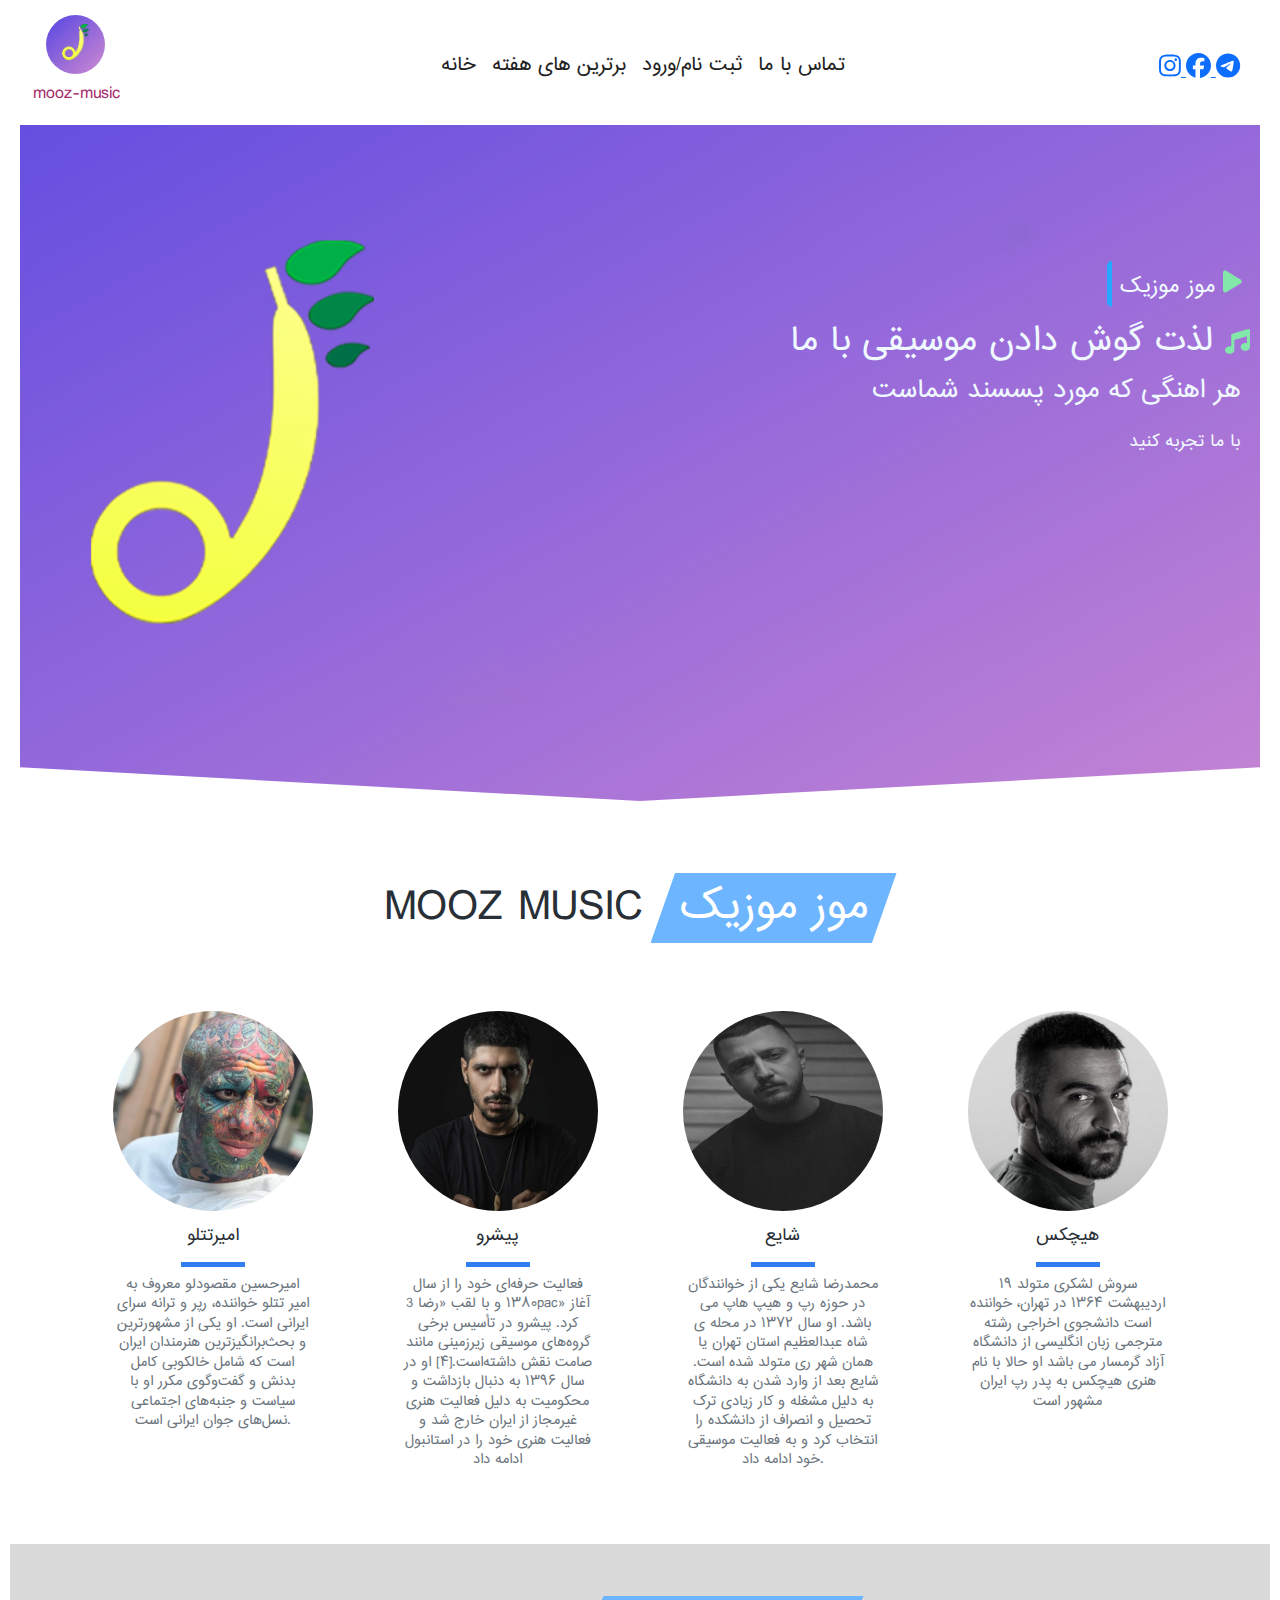
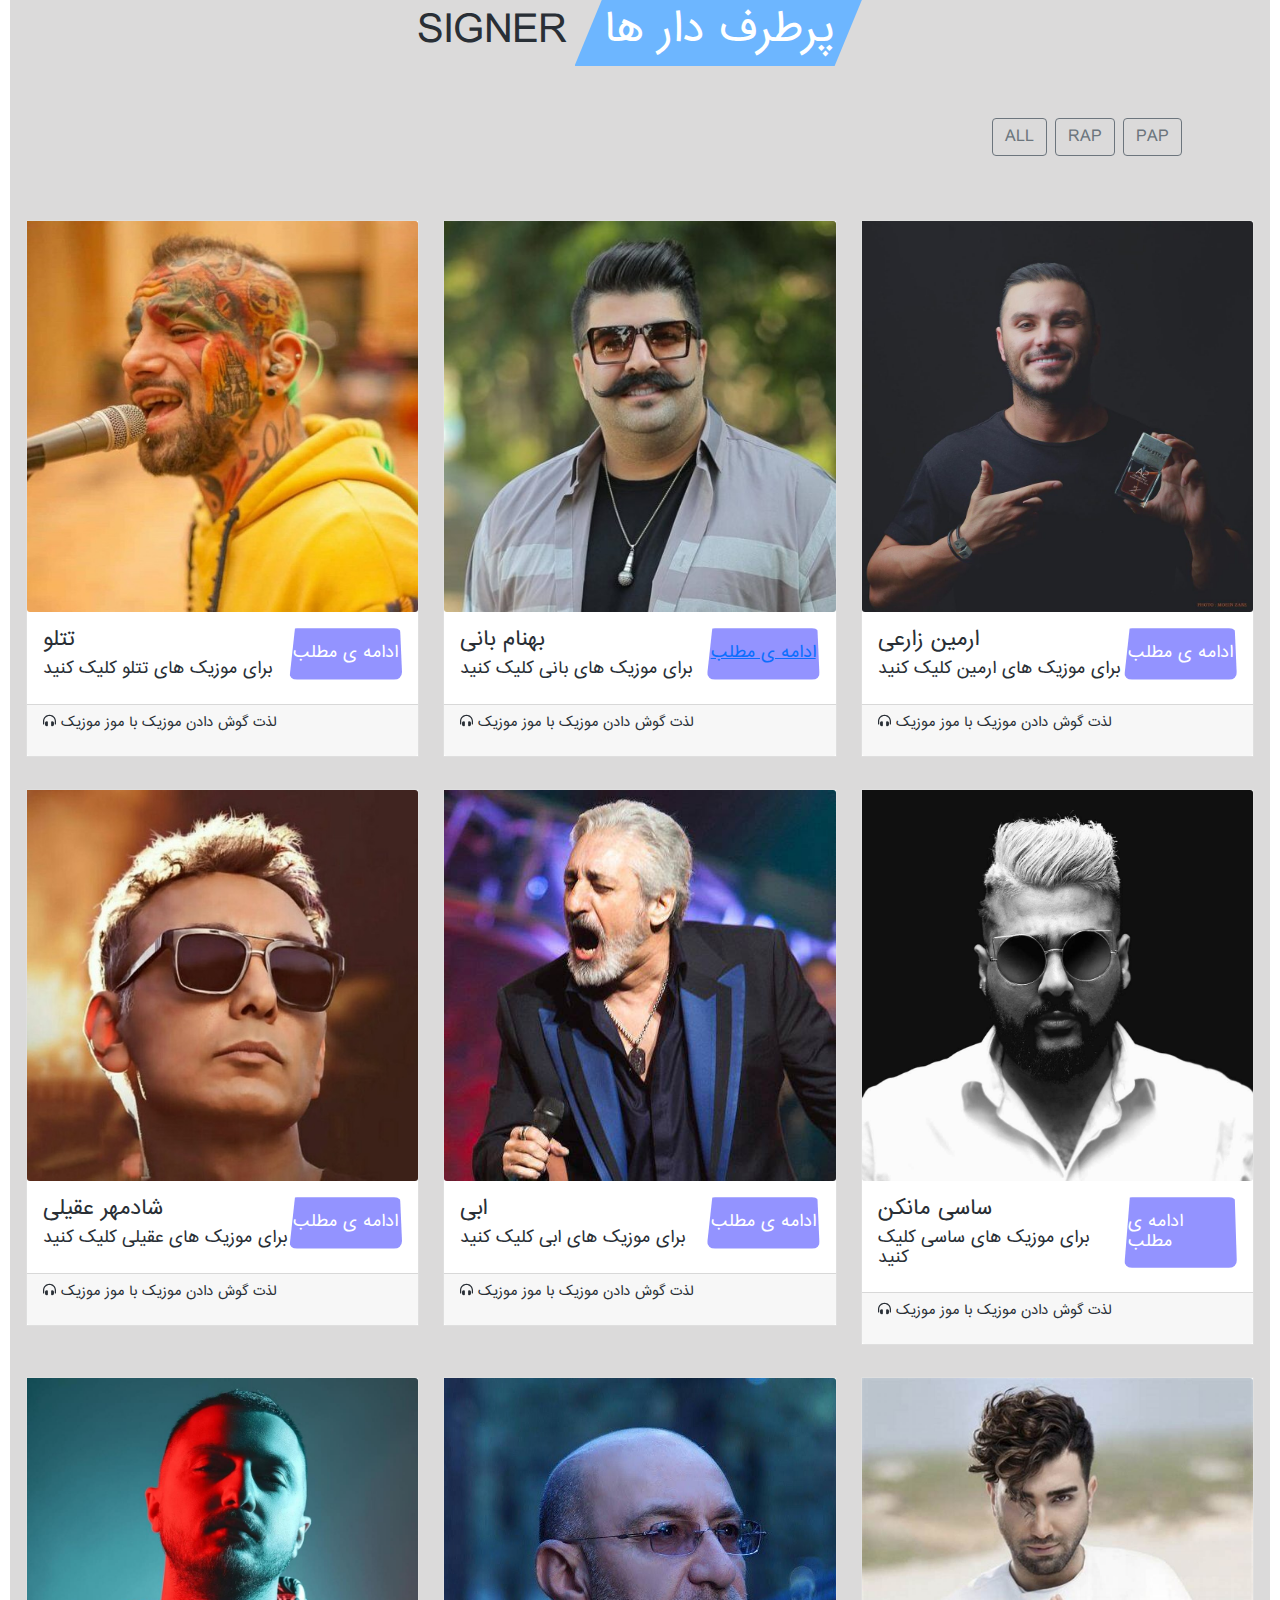
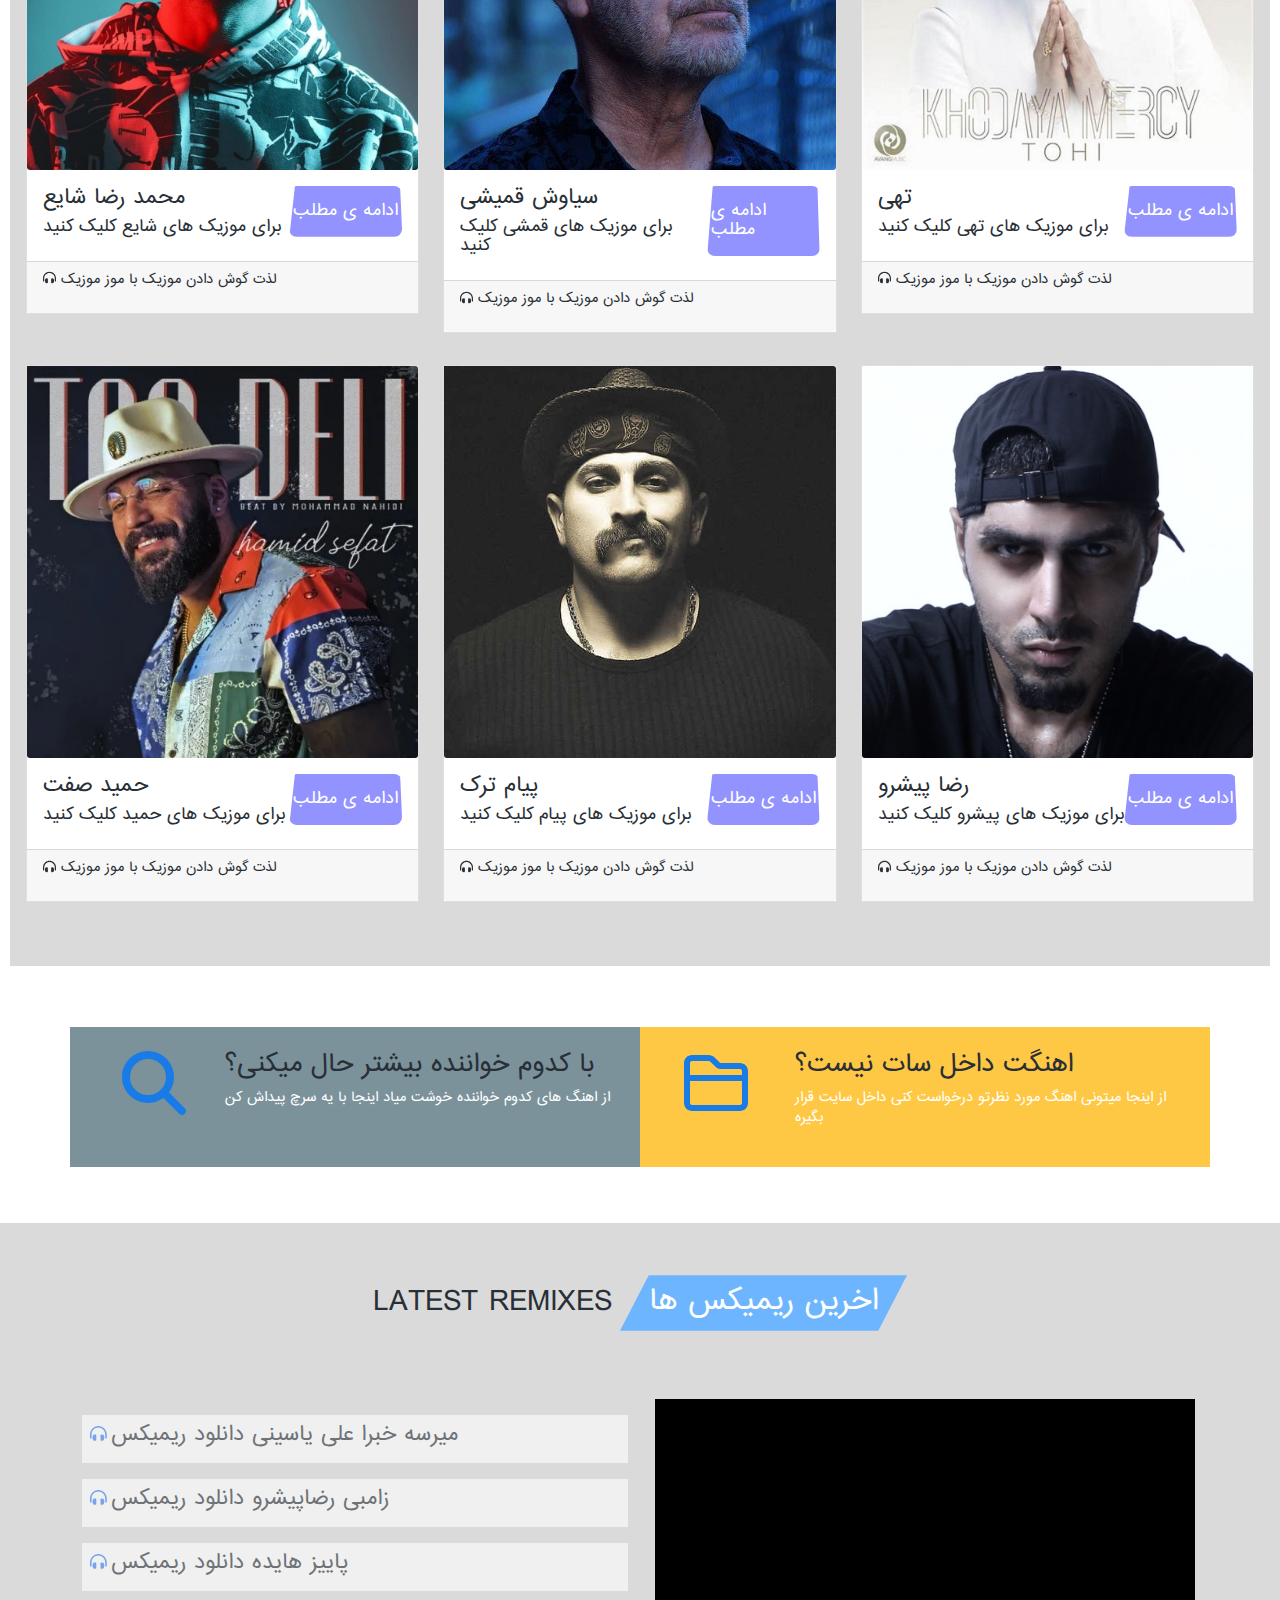
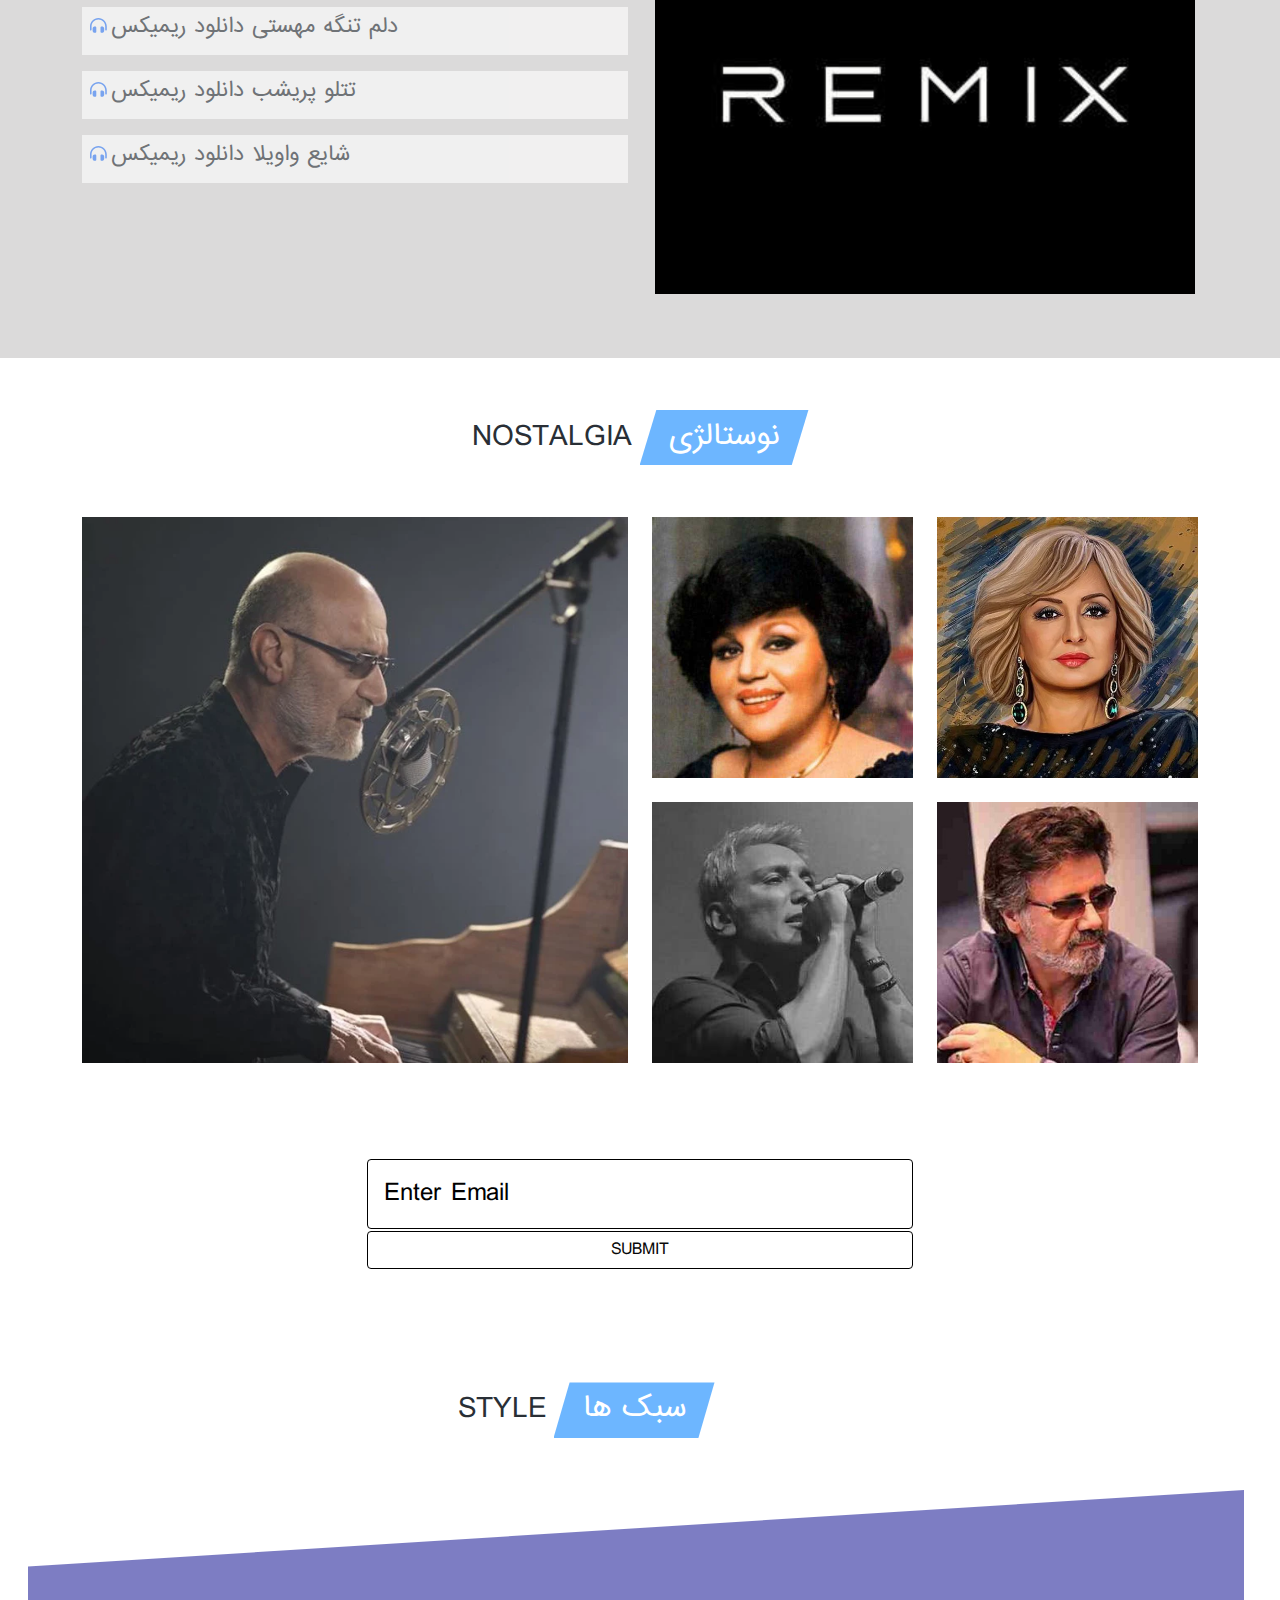
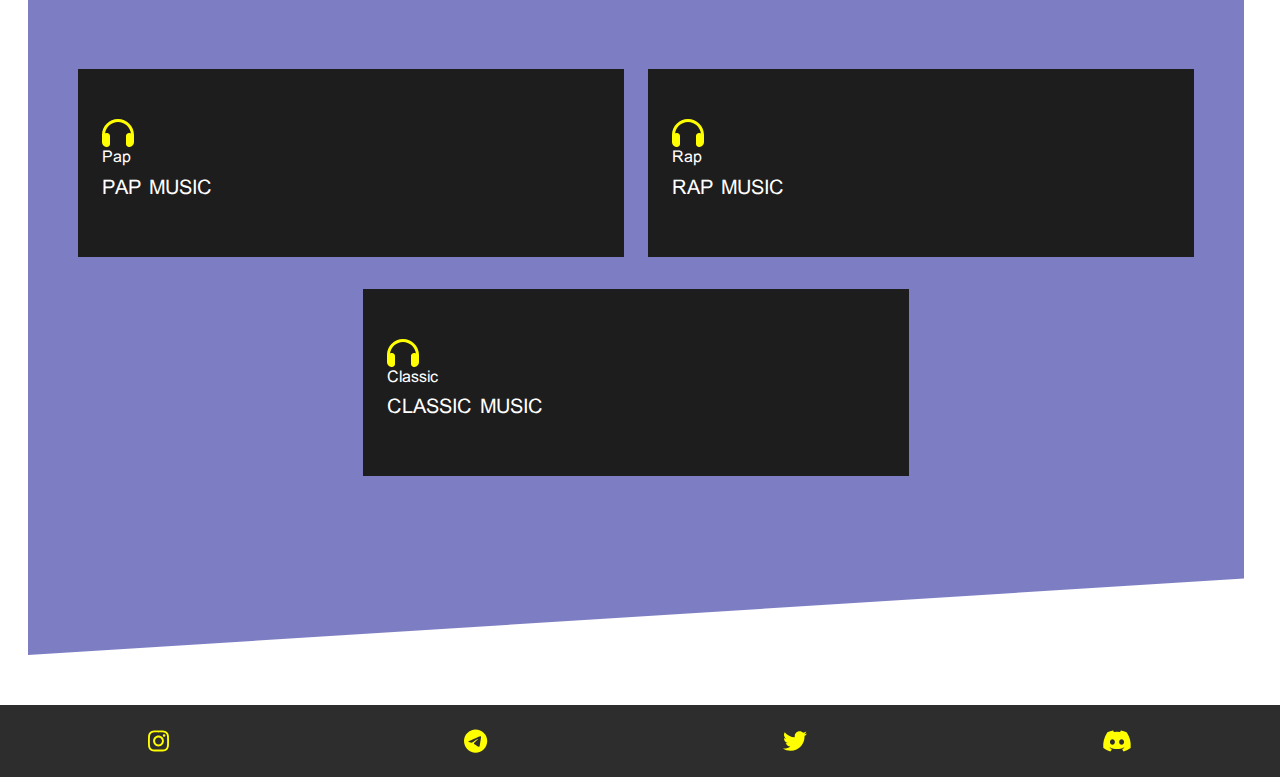
==== index.html @ 5b8a72fb "Initial commit" ====
<html lang="en">

<head>
    <meta charset="UTF-8">
    <meta name="viewport" content="width=device-width, initial-scale=1.0">
    <title>mooz-music</title>
    <link rel="stylesheet" href="icon/fontawesome-free-6.5.1-web/css/all.min.css">
    <link rel="stylesheet" href="css/bootstrap.css">
    <link rel="stylesheet" href="css/main.css">
    <link rel="stylesheet" href="sty.css">
    <script src="icon/fontawesome-free-6.5.1-web/js/all.min.js"></script>
</head>

<body>
    <!-- pre loader -->
    <div class="preloader d-flex justify-content-center align-content-center">
        <img src="img/preloader.gif - Shortcut.lnk" alt="pleass waiht" class="preload-gif">
    </div>
    <!-- end pre loader -->
    <!-- navbar -->
    <nav class="navbar navbar-expand-lg px-3" id="navBar">
        <a href="#" class="navbar-brand">
            <img src="img/logo.png" alt="logo" class="logo rounded-circle mt-4">
            <p class="ml-5 pt-2 pl-5 p-logo container text-logo">mooz-music</p>
        </a>
        <button class="navbar-toggler m-4 " type="button" data-toggle="collapse" data-target="#mynav">
            <span class="navbar-icon">
                <i class="fa fa-bars"></i>
            </span>
        </button>
        <div class="collapse navbar-collapse" id="mynav">
            <ul class="navbar-nav mx-auto  ">
                <li class="nav-item active  ">
                    <a href="#" class="nav-link text-menu">خانه</a>
                </li>
                <li class="nav-item">
                    <a href="week-page.html" class="nav-link text-menu">برترین های هفته</a>
                </li>
                <li class="nav-item">
                    <a href="log.html" class="nav-link text-menu">ثبت نام/ورود</a>
                </li>
                <li class="nav-item">
                    <a href="contact-us.html" class="nav-link text-menu">تماس با ما</a>
                </li>
            </ul>
        </div>
        <!-- icon soshial -->
        <div class="nav-icons d-none d-lg-block p-4">
            <a href="#" class="nav-item"> <i class="fa-brands fa-instagram " id="icon-navbar"></i> </a>
            <a href="#" class="nav-item"><i class="fa-brands fa-facebook " id="icon-navbar"></i> </a>
            <a href="#" class="nav-item"> <i class="fa-brands fa-telegram " id="icon-navbar"></i> </a>
        </div>
        <!-- end icon soshial -->
        </div>
    </nav>
    <!-- navbar end -->
    <!-- heaer section -->
    <header class="header " id="header">
        <div class="container-fluid ">
            <div class="row height-max align-items-center">
                <div class="col-md-9 ml-auto text-right pr-5 photo-header img-fluid">
                    <div class="text-title">
                        <h5 class="title-heading d-inline-block p-2 text-uppercase " id="text-header-border">
                            <a href="title-icon d-inline-block"><i class="fa-solid fa-play" id="icon-header"
                                    id="icon-header"></i></a>
                            موز موزیک
                        </h5>
                        <h2 class="text-uppercase py-2 title">
                            <a href="title-icon d-inline-block"><i class="fa-solid fa-music" id="icon-header"></i></a>
                            لذت گوش دادن موسیقی با ما
                        </h2>
                        <h4>هر اهنگی که مورد پسسند شماست</h3><br>
                            <h6>با ما تجربه کنید</h6>
                    </div>
                </div>

            </div>
        </div>
    </header>
    <!-- end heaer section -->
    <!-- skill section -->
    <section class="skilld py-5" id="skills">
        <div class="container">
            <div class="row mb-5">
                <div class="col d-flex flex-wrap text-uppercase justify-content-center">
                    <h1 class=" mx-1 pt-3">mooz music</h1>
                    <h1 class="font-weght-bold align-self-center m-1 section-title-specal ">موز موزیک</h1>
                </div>

            </div>
            <!-- single skill -->
            <div class="row">
                <div class="col-sm-6 col-lg-3 text-center my-3">
                    <a href="#" class=" p-2 ">
                        <img src="img/tatal-skill1.jpeg" alt="tataloo" class="skills-img">
                    </a>
                    <h6 class="text-uppercase my-3">امیرتتلو</h6>
                    <div class="skills-unterline"></div>
                    <p class="w-75 m-auto text-muted">امیرحسین مقصودلو معروف به امیر تتلو خواننده، رپر و ترانه سرای
                        ایرانی است. او یکی از مشهورترین و بحث‌برانگیزترین هنرمندان ایران است که شامل خالکوبی کامل بدنش و
                        گفت‌وگوی مکرر او با سیاست و جنبه‌های اجتماعی نسل‌های جوان ایرانی است.</p>
                </div>
                <div class="col-sm-6 col-lg-3 text-center my-3">
                    <a href="#" class=" p-2 rounded-circle">
                        <img src="img/pishro.jpg" alt="tataloo" class="skills-img">
                    </a>
                    <h6 class="text-uppercase my-3">پیشرو</h6>
                    <div class="skills-unterline"></div>
                    <p class="w-75 m-auto text-muted">فعالیت حرفه‌ای خود را از سال ۱۳۸۰ و با لقب «رضا 3pac» آغاز کرد.
                        پیشرو در تأسیس برخی گروه‌های موسیقی زیرزمینی مانند صامت نقش داشته‌است.[۴] او در سال ۱۳۹۶ به
                        دنبال بازداشت و محکومیت به دلیل فعالیت هنری غیرمجاز از ایران خارج شد و فعالیت هنری خود را در
                        استانبول ادامه داد</p>
                </div>
                <div class="col-sm-6 col-lg-3 text-center my-3">
                    <a href="#" class=" p-2 rounded-circle">
                        <img src="img/shaye.jpg" alt="tataloo" class="skills-img">
                    </a>
                    <h6 class="text-uppercase my-3">شایع</h6>
                    <div class="skills-unterline"></div>
                    <p class="w-75 m-auto text-muted">محمدرضا شایع یکی از خوانندگان در حوزه رپ و هیپ هاپ می باشد. او سال
                        ۱۳۷۲ در محله ی شاه عبدالعظیم استان تهران یا همان شهر ری متولد شده است. شایع بعد از وارد شدن به
                        دانشگاه به دلیل مشغله و کار زیادی ترک تحصیل و انصراف از دانشکده را انتخاب کرد و به فعالیت موسیقی
                        خود ادامه داد.</p>
                </div>
                <div class="col-sm-6 col-lg-3 text-center my-3">
                    <a href="#" class=" p-2 rounded-circle">
                        <img src="img/hichkas.jpg" alt="tataloo" class="skills-img">
                    </a>
                    <h6 class="text-uppercase my-3">هیچکس</h6>
                    <div class="skills-unterline"></div>
                    <p class="w-75 m-auto text-muted">سروش لشکری متولد ۱۹ اردیبهشت ۱۳۶۴ در تهران، خواننده است

                        دانشجوی اخراجی رشته مترجمی زبان انگلیسی از دانشگاه آزاد گرمسار می باشد او حالا با نام هنری هیچکس
                        به پدر رپ ایران مشهور است</p>
                </div>
            </div>
            <!-- end single skill -->
        </div>
    </section>
    <!-- end skill section -->
    <!-- invertori section -->
    <section class="invertory py-5 px-3" id="invertory">
        <div class="container">
            <div class="container">
                <div class="row mb-5">
                    <div class="col d-flex flex-wrap text-uppercase justify-content-center">
                        <h1 class=" mx-1 pt-3">signer</h1>
                        <h1 class="font-weght-bold align-self-center m-1 section-title-specal ">پرطرف دار ها</h1>
                    </div>
                </div>
                <div class="row mb-5">
                    <div class="col-10 mx-auto col-md-12 d-flex justify-content-end">
                        <button class="btn btn-outline-secondary mx-1 text-uppercase">all</button>
                        <button class="btn btn-outline-secondary mx-1 text-uppercase">rap</button>
                        <button class="btn btn-outline-secondary mx-1 text-uppercase">pap</button>
                    </div>
                </div>

            </div>
        </div>
        <div class="row ">
            <!-- single card -->
            <div class="col-10 mx-auto my-3 col-md-6 col-lg-4">
                <div class="card music-card">
                    <img src="img/tataloo-card.jpg" class="card-img-top card-img img-fluid" alt="">
                    <div class="card-body">
                        <div class="music-info d-flex justify-content-lg-between">
                            <div class="card-text text-uppercase ">
                                <h5 class="font-weight-bold"> تتلو</h5>
                                <h6> برای موزیک های تتلو کلیک کنید</h6>
                            </div>
                            <h6 class="card-value align-self-center py-3 px-1">
                                <span class="card-price">ادامه ی مطلب</span>
                            </h6>
                        </div>
                    </div>
                    <div class="card-footer text-capitalize d-flex justify-content-between">
                        <p><samp><i class="fa-solid fa-headphones-simple"></i></samp>
                            لذت گوش دادن موزیک با موز موزیک
                        </p>
                    </div>
                </div>
            </div>
            <!-- end single card -->
            <div class="col-10 mx-auto my-3 col-md-6 col-lg-4">
                <div class="card music-card">
                    <img src="img/behnam-card.jpg" class="card-img-top card-img img-fluid" alt="">
                    <div class="card-body">
                        <div class="music-info d-flex justify-content-lg-between">
                            <div class="card-text text-uppercase ">
                                <h5 class="font-weight-bold"> بهنام بانی</h5>
                                <h6> برای موزیک های بانی کلیک کنید</h6>
                            </div>
                            <h6 class="card-value align-self-center py-3 px-1">
                                <span class="card-price"> <a href="single-page.html">  ادامه ی مطلب</a></span>
                            </h6>
                        </div>
                    </div>
                    <div class="card-footer text-capitalize d-flex justify-content-between">
                        <p><samp><i class="fa-solid fa-headphones-simple"></i></samp>
                            لذت گوش دادن موزیک با موز موزیک
                        </p>
                    </div>
                </div>
            </div>
            <div class="col-10 mx-auto my-3 col-md-6 col-lg-4">
                <div class="card music-card">
                    <img src="img//armin-card.jpg" class="card-img-top card-img img-fluid" alt="">
                    <div class="card-body">
                        <div class="music-info d-flex justify-content-lg-between">
                            <div class="card-text text-uppercase ">
                                <h5 class="font-weight-bold"> ارمین زارعی</h5>
                                <h6> برای موزیک های ارمین کلیک کنید</h6>
                            </div>
                            <h6 class="card-value align-self-center py-3 px-1">
                                <span class="card-price"> ادامه ی مطلب</span>
                            </h6>
                        </div>
                    </div>
                    <div class="card-footer text-capitalize d-flex justify-content-between">
                        <p><samp><i class="fa-solid fa-headphones-simple"></i></samp>
                            لذت گوش دادن موزیک با موز موزیک
                        </p>
                    </div>
                </div>
            </div>
            <div class="col-10 mx-auto my-3 col-md-6 col-lg-4">
                <div class="card music-card">
                    <img src="img/agili-card.jpg" class="card-img-top card-img img-fluid" alt="">
                    <div class="card-body">
                        <div class="music-info d-flex justify-content-lg-between">
                            <div class="card-text text-uppercase ">
                                <h5 class="font-weight-bold">شادمهر عقیلی</h5>
                                <h6> برای موزیک های عقیلی کلیک کنید</h6>
                            </div>
                            <h6 class="card-value align-self-center py-3 px-1">
                                <span class="card-price"> ادامه ی مطلب</span>
                            </h6>
                        </div>
                    </div>
                    <div class="card-footer text-capitalize d-flex justify-content-between">
                        <p><samp><i class="fa-solid fa-headphones-simple"></i></samp>
                            لذت گوش دادن موزیک با موز موزیک
                        </p>
                    </div>
                </div>
            </div>
            <div class="col-10 mx-auto my-3 col-md-6 col-lg-4">
                <div class="card music-card">
                    <img src="img/ebi-card.jfif" class="card-img-top card-img img-fluid" alt="">
                    <div class="card-body">
                        <div class="music-info d-flex justify-content-lg-between">
                            <div class="card-text text-uppercase ">
                                <h5 class="font-weight-bold"> ابی</h5>
                                <h6> برای موزیک های ابی کلیک کنید</h6>
                            </div>
                            <h6 class="card-value align-self-center py-3 px-1">
                                <span class="card-price"> ادامه ی مطلب</span>
                            </h6>
                        </div>
                    </div>
                    <div class="card-footer text-capitalize d-flex justify-content-between">
                        <p><samp><i class="fa-solid fa-headphones-simple"></i></samp>
                            لذت گوش دادن موزیک با موز موزیک
                        </p>
                    </div>
                </div>
            </div>
            <div class="col-10 mx-auto my-3 col-md-6 col-lg-4">
                <div class="card music-card">
                    <img src="img/sasy-card.jpg" class="card-img-top card-img img-fluid" alt="">
                    <div class="card-body">
                        <div class="music-info d-flex justify-content-lg-between">
                            <div class="card-text text-uppercase ">
                                <h5 class="font-weight-bold"> ساسی مانکن</h5>
                                <h6> برای موزیک های ساسی کلیک کنید</h6>
                            </div>
                            <h6 class="card-value align-self-center py-3 px-1">
                                <span class="card-price"> ادامه ی مطلب</span>
                            </h6>
                        </div>
                    </div>
                    <div class="card-footer text-capitalize d-flex justify-content-between">
                        <p><samp><i class="fa-solid fa-headphones-simple"></i></samp>
                            لذت گوش دادن موزیک با موز موزیک
                        </p>
                    </div>
                </div>
            </div>
            <div class="col-10 mx-auto my-3 col-md-6 col-lg-4">
                <div class="card music-card">
                    <img src="img/shaye-card.jpg" class="card-img-top card-img img-fluid" alt="">
                    <div class="card-body">
                        <div class="music-info d-flex justify-content-lg-between">
                            <div class="card-text text-uppercase ">
                                <h5 class="font-weight-bold"> محمد رضا شایع</h5>
                                <h6> برای موزیک های شایع کلیک کنید</h6>
                            </div>
                            <h6 class="card-value align-self-center py-3 px-1">
                                <span class="card-price"> ادامه ی مطلب</span>
                            </h6>
                        </div>
                    </div>
                    <div class="card-footer text-capitalize d-flex justify-content-between">
                        <p><samp><i class="fa-solid fa-headphones-simple"></i></samp>
                            لذت گوش دادن موزیک با موز موزیک
                        </p>
                    </div>
                </div>
            </div>
            <div class="col-10 mx-auto my-3 col-md-6 col-lg-4">
                <div class="card music-card">
                    <img src="img/siyavash-card.jpg" class="card-img-top card-img img-fluid" alt="">
                    <div class="card-body">
                        <div class="music-info d-flex justify-content-lg-between">
                            <div class="card-text text-uppercase ">
                                <h5 class="font-weight-bold"> سیاوش قمیشی</h5>
                                <h6> برای موزیک های قمشی کلیک کنید</h6>
                            </div>
                            <h6 class="card-value align-self-center py-3 px-1">
                                <span class="card-price"> ادامه ی مطلب</span>
                            </h6>
                        </div>
                    </div>
                    <div class="card-footer text-capitalize d-flex justify-content-between">
                        <p><samp><i class="fa-solid fa-headphones-simple"></i></samp>
                            لذت گوش دادن موزیک با موز موزیک
                        </p>
                    </div>
                </div>
            </div>
            <div class="col-10 mx-auto my-3 col-md-6 col-lg-4">
                <div class="card music-card">
                    <img src="img/tohi-card.jfif" class="card-img-top card-img img-fluid" alt="">
                    <div class="card-body">
                        <div class="music-info d-flex justify-content-lg-between">
                            <div class="card-text text-uppercase ">
                                <h5 class="font-weight-bold"> تهی</h5>
                                <h6> برای موزیک های تهی کلیک کنید</h6>
                            </div>
                            <h6 class="card-value align-self-center py-3 px-1">
                                <span class="card-price"> ادامه ی مطلب</span>
                            </h6>
                        </div>
                    </div>
                    <div class="card-footer text-capitalize d-flex justify-content-between">
                        <p><samp><i class="fa-solid fa-headphones-simple"></i></samp>
                            لذت گوش دادن موزیک با موز موزیک
                        </p>
                    </div>
                </div>
            </div>
            <div class="col-10 mx-auto my-3 col-md-6 col-lg-4">
                <div class="card music-card">
                    <img src="img/hamid-card.webp" class="card-img-top card-img img-fluid" alt="">
                    <div class="card-body">
                        <div class="music-info d-flex justify-content-lg-between">
                            <div class="card-text text-uppercase ">
                                <h5 class="font-weight-bold">حمید صفت </h5>
                                <h6> برای موزیک های حمید کلیک کنید</h6>
                            </div>
                            <h6 class="card-value align-self-center py-3 px-1">
                                <span class="card-price"> ادامه ی مطلب</span>
                            </h6>
                        </div>
                    </div>
                    <div class="card-footer text-capitalize d-flex justify-content-between">
                        <p><samp><i class="fa-solid fa-headphones-simple"></i></samp>
                            لذت گوش دادن موزیک با موز موزیک
                        </p>
                    </div>
                </div>
            </div>
            <div class="col-10 mx-auto my-3 col-md-6 col-lg-4">
                <div class="card music-card">
                    <img src="img/payam-card.jpg" class="card-img-top card-img img-fluid" alt="">
                    <div class="card-body">
                        <div class="music-info d-flex justify-content-lg-between">
                            <div class="card-text text-uppercase ">
                                <h5 class="font-weight-bold"> پیام ترک</h5>
                                <h6> برای موزیک های پیام کلیک کنید</h6>
                            </div>
                            <h6 class="card-value align-self-center py-3 px-1">
                                <span class="card-price"> ادامه ی مطلب</span>
                            </h6>
                        </div>
                    </div>
                    <div class="card-footer text-capitalize d-flex justify-content-between">
                        <p><samp><i class="fa-solid fa-headphones-simple"></i></samp>
                            لذت گوش دادن موزیک با موز موزیک
                        </p>
                    </div>
                </div>
            </div>
            <div class="col-10 mx-auto my-3 col-md-6 col-lg-4">
                <div class="card music-card">
                    <img src="img/pishro-card.jpg" class="card-img-top card-img img-fluid" alt="">
                    <div class="card-body">
                        <div class="music-info d-flex justify-content-lg-between">
                            <div class="card-text text-uppercase ">
                                <h5 class="font-weight-bold "> رضا پیشرو</h5>
                                <h6> برای موزیک های پیشرو کلیک کنید</h6>
                            </div>
                            <h6 class="card-value align-self-center py-3 px-1">
                                <span class="card-price"> ادامه ی مطلب</span>
                            </h6>
                        </div>
                    </div>
                    <div class="card-footer text-capitalize d-flex justify-content-between">
                        <p><samp><i class="fa-solid fa-headphones-simple"></i></samp>
                            لذت گوش دادن موزیک با موز موزیک
                        </p>
                    </div>
                </div>
            </div>
        </div>
    </section>
    <!-- end invertori section -->
    <!-- question section -->
    <div class="section question py-5 " id="question">
        <div class="container">
            <div class="row ">
                <!-- first question -->
                <div class="col-10 mx-auto my-2 col-md-6 d-flex justify-content-between question-first p-4 ">
                    <a href="#" class="question-icon mr-2"><i class="fas fa-search fa-fw"></i></a>
                    <div class="question-text w-75">
                        <h4 class="question-title text-capitalize ">با کدوم خواننده بیشتر حال میکنی؟</h4>
                        <p class="question-info">از اهنگ های کدوم خواننده خوشت میاد اینجا با یه سرچ پیداش کن</p>
                    </div>
                </div>
                <!-- end first question -->
                <div class="col-10 mx-auto my-2 col-md-6 d-flex justify-content-between question-secend p-4 ">
                    <a href="#" class="question-icon mr-1"><i class="fa-regular fa-folder-closed"></i></a>
                    <div class="question-text w-75">
                        <h4 class="question-title text-capitalize ">اهنگت داخل سات نیست؟</h4>
                        <p class="question-info">از اینجا میتونی اهنگ مورد نظرتو درخواست کنی داخل سایت قرار بگیره</p>
                    </div>
                </div>
            </div>
        </div>
    </div>
    <!-- end question section -->
    <!-- featured -->
    <section class="featured py-5" id="featured">
        <div class="container">
            <!-- section title -->
            <div class="row mb-5">
                <div class="col d-flex flex-wrap text-uppercase justify-content-center">
                    <h3 class=" mx-1 pt-3">latest remixes</h3>
                    <h3 class="font-weght-bold align-self-center m-1 section-title-specal ">اخرین ریمیکس ها</h3>
                </div>
            </div>
            <!-- end section title -->

            <!-- featured info -->
            <div class="row">
                <div class="col-10 mx-auto col-lg-6 featured-info my-3">
                    <!-- single item -->
                    <div class="featured-item my-3 d-flex p-2 text-capitalize align-items-baseline flex-wrap">
                        <span class="featured-icon mr-2"><i class="fa-solid fa-headphones-simple"></i></span>
                        <h5 class="mx-1">دانلود ریمیکس</h5>
                        <h5 class="mx-1">میرسه خبرا علی یاسینی</h5>
                    </div>
                    <!-- end single item -->
                    <div class="featured-item my-3 d-flex p-2 text-capitalize align-items-baseline flex-wrap">
                        <span class="featured-icon mr-2"><i class="fa-solid fa-headphones-simple"></i></span>
                        <h5 class="mx-1">دانلود ریمیکس</h5>
                        <h5 class="mx-1">زامبی رضاپیشرو</h5>
                    </div>
                    <div class="featured-item my-3 d-flex p-2 text-capitalize align-items-baseline flex-wrap">
                        <span class="featured-icon mr-2"><i class="fa-solid fa-headphones-simple"></i></span>
                        <h5 class="mx-1">دانلود ریمیکس</h5>
                        <h5 class="mx-1">پاییز هایده</h5>
                    </div>
                    <div class="featured-item my-3 d-flex p-2 text-capitalize align-items-baseline flex-wrap">
                        <span class="featured-icon mr-2"><i class="fa-solid fa-headphones-simple"></i></span>
                        <h5 class="mx-1">دانلود ریمیکس</h5>
                        <h5 class="mx-1">دلم تنگه مهستی</h5>
                    </div>
                    <div class="featured-item my-3 d-flex p-2 text-capitalize align-items-baseline flex-wrap">
                        <span class="featured-icon mr-2"><i class="fa-solid fa-headphones-simple"></i></span>
                        <h5 class="mx-1">دانلود ریمیکس</h5>
                        <h5 class="mx-1">تتلو پریشب</h5>
                    </div>
                    <div class="featured-item my-3 d-flex p-2 text-capitalize align-items-baseline flex-wrap">
                        <span class="featured-icon mr-2"><i class="fa-solid fa-headphones-simple"></i></span>
                        <h5 class="mx-1">دانلود ریمیکس</h5>
                        <h5 class="mx-1">شایع واویلا</h5>
                    </div>
                </div>
                <!-- end featured info -->
                <!-- featured img -->
                <div class="col-10 mx-auto col-lg-6 featured-img my-3 align-self-center">
                    <div class="img-container mx-auto">
                        <img src="img/remix-photo.jpg" alt="#" class="img-fluid featured-photo  m-auto">
                        <a href="" class="featured-link"><i class="fas fa-search"></i></a>
                    </div>
                </div>
                <!-- end featured img -->
            </div>
        </div>
    </section>
    <!-- end featured -->
    <!-- gallery section -->
    <section class="gallery py-5" id="gallery">
        <div class="container">
            <!-- section title -->
            <div class="row mb-5">
                <div class="col d-flex flex-wrap text-uppercase justify-content-center">
                    <h3 class=" mx-1 pt-3">nostalgia</h3>
                    <h3 class="font-weght-bold align-self-center m-1 section-title-specal ">نوستالژی</h3>
                </div>
            </div>
            <!-- end section title -->
            <div class="row ">
                <div class="col-sm-6">
                    <div class="gollery-item">
                        <img src="img/gomeyshi-nosta.webp" alt="" class="img-fluid gollory-img">
                    </div>
                </div>
                <div class="col-sm-6 d-flex flex-column justify-content-between">
                    <div class="row">
                        <div class="col-sm-6">
                            <div class="gollery-item">
                                <img src="img/hayede-nosta.jpg" alt="" class="img-fluid gollory-img">
                            </div>
                        </div>
                        <div class="col-sm-6">
                            <div class="gollery-item">
                                <img src="img/gogosh-nosta.webp" alt="" class="img-fluid gollory-img">
                            </div>
                        </div>
                    </div>
                    <div class="row">
                        <div class="col-sm-6">
                            <div class="gollery-item">
                                <img src="img/shadmehr-nosta.jpg" alt="" class="img-fluid gollory-img">
                            </div>
                        </div>
                        <div class="col-sm-6">
                            <div class="gollery-item">
                                <img src="img/moin-nosta.jpg" alt="" class="img-fluid gollory-img">
                            </div>
                        </div>
                    </div>
                </div>
            </div>
    </section>
    <!-- end gallery section -->
    <!-- contact section -->
    <section class=" contact py-5" id="contact">
        <div class="container">
            <div class="row">
                <div class="col-8 mx-auto col-md-6">
                    <form>
                        <div class="form-group ">
                            <input type="email" class="form-control contact-input p-3 " placeholder="Enter email">
                            <button class="col-12 btn btn-outline-secondary contact-btn btn-block ">submit</button>
                        </div>
                    </form>
                </div>
            </div>
        </div>
    </section>
    <!-- end contact section -->
    <!-- video section -->
    <div class="container m-3">
        <!-- section title -->
        <div class="row my-5">
            <div class="col d-flex flex-wrap text-uppercase justify-content-center">
                <h3 class=" mx-1 pt-3">style</h3>
                <h3 class="font-weght-bold align-self-center m-1 section-title-specal ">سبک ها</h3>
            </div>
        </div>
        <!-- end section title -->
        <section class="video-section py-5 d-flex align-items-center">
            <!-- video container -->
            <div class="video-container">
                <video class="video-item" autoplay loop muted>
                    <source src="video/video.mp4" type="video/mp4">
                    yor browser does not suport video
                </video>
            </div>
            <!-- end video container -->
            <!-- video overly -->
            <div class="video-overly"></div>
            <!-- end video overly -->
            <!-- servise content -->
            <div class="container py-5">
                <div class="row my-3">
                    <!-- col -->
                    <div class="col-8 mx-auto col-lg-6 col-md-4 my-3">
                        <div class="servise py-5 pl-4 p-4">
                            <span class="servise-icon"><i class="fa-solid fa-headphones"></i></span>
                            <h6 class="text-capitalize ">pap</h6>
                            <h5 class="text-uppercase">pap music</h5>
                        </div>
                    </div>
                    <!-- end col -->
                    <div class="col-8 mx-auto col-lg-6 col-md-4 my-3">
                        <div class="servise py-5 pl-4 p-4">
                            <span class="servise-icon"><i class="fa-solid fa-headphones"></i></span>
                            <h6 class="text-capitalize ">rap</h6>
                            <h5 class="text-uppercase">rap music</h5>
                        </div>
                    </div>
                    <div class="col-8 mx-auto col-lg-6 col-md-4 my-3">
                        <div class="servise py-5 pl-4 p-4">
                            <span class="servise-icon"><i class="fa-solid fa-headphones"></i></span>
                            <h6 class="text-capitalize ">classic</h6>
                            <h5 class="text-uppercase">classic music</h5>
                        </div>
                    </div>
                </div>
            </div>
            <!-- end servise content -->
        </section>
    </div>
    <!-- end video section -->
     <!-- footer -->  
        <footer class="footer py-4 ">
            <div class="foter-icon d-flex justify-content-around">
                <a href="" class="foter-icons"><i class="fa-brands fa-instagram"></i></a>
                <a href="" class="foter-icons"><i class="fa-brands fa-telegram"></i></a>
                <a href="" class="foter-icons"><i class="fa-brands fa-twitter"></i></a>
                <a href="" class="foter-icons"><i class="fa-brands fa-discord"></i></a>
            </div>
        </footer>
     <!-- end footer -->

</body>
<script src="script.js"></script>
<script src="js/jquery-3.7.1.min.js"></script>
<script src="js/bootstrap.bundle.min.js"></script>
<script src="js/script.js"></script>

</html>
---- css/main.css ----
@import url('https://fonts.googleapis.com/css?family=Roboto:400,700');

:root{
  --mainBlue:#40ACF1;
  --transparentBlue:rgba(64, 172, 241,0.7);
  --mainWhite:#FFFFFF;
  --mainBlack:#292F36;
  --mainGrey:rgb(216, 214, 214);
  --mainYellow:#e3b505;
}


body{
  font-family: 'Roboto', sans-serif;
  color: var(--mainBlack);
  background: var(--mainWhite);
}
/* REM values to target root element 1REM = 16px */
---- sty.css ----
@font-face {
    font-family: 'iransans';
    src: url(font/IRANSans.eot) format('eot');
    src: url(font/IRANSans.woff) format('woff');
}

/* pre loader */
.preloader {
    position: fixed;
    top: 0;
    bottom: 0;
    left: 0;
    right: 0;
    background: white;
    z-index: 999;
}

.hidepreloader {
    display: none !important;
}

/* end pre loader */

/* navbar */
body {
    font-family: 'iransans';
    padding: 0%;
    margin: 0%;
    font-size: small;
}

nav {
    background-color: rgb(255, 255, 255);
}

.logo {
    width: 59px;
    height: 59px;
    margin-left: 30px;
    margin-top: 2px !important;
}

.text-logo {
    margin-left: 5px;
}

.p-logo {
    font-size: 16px;
    margin-right: 3px;
}

#icon-navbar {
    text-decoration: none !important;
    height: 25px;
}

.nav-link {
    font-size: 21px;
    text-transform: capitalize;
    color: rgb(35, 34, 34);
}

.nav-link:hover {
    color: rgb(163, 163, 240);
}

.p-logo {
    color: rgb(166, 45, 108);
}

.text-menu {
    margin-top: -4px;
    font-size: 18px !important;
}



.navbar-icon {
    font-size: 1.5rem;
    color: rgb(26, 25, 26);
    text-decoration: none !important;
    transition-property: color;
    text-rendering: 2s;
    transition-timing-function: linear;
}

/* navbar end */
/* header */
header {
    clip-path: polygon(0 0, 100% 0, 100% 95%, 50% 100%, 0 95%);
    color: aliceblue;
    margin: 20px;
    margin-top: -10px !important;
    direction: rtl;
    background-color: rgb(255, 255, 255);
    overflow: hidden;
}

#icon-header {
    color: rgb(131, 231, 169);
    height: 25px;
    margin-right: -10px;
}

.photo-header {
    width: 100%;
    min-height: calc(84vh - 80px);
    background-image: url(img/logo236\ copy.png);
    background-position: center;
    background-size: cover;
    background-attachment: fixed;
    background-repeat: no-repeat;
}

.text-title {
    padding-top: 8rem;
    margin: 8px;
}

#text-header-border {
    border-left: 5px solid rgb(37, 168, 255);
    box-shadow: 2px;
    border-radius: 5px;
}

.height-max {
    animation-name: zoom;
    animation-duration: 20s;
    animation-delay: 5s;
    animation-iteration-count: infinite;
}

@keyframes zoom {
    0% {
        transform: scale(1);
    }

    50% {
        transform: scale(1.1) translateX(-5%)
    }

    100% {
        transform: scale(1)
    }
}

/* end header */
/* skill section */
.section-title-specal {
    background-color: rgb(109, 182, 255);
    color: rgb(255, 255, 255);
    padding: 11px 29px;
    clip-path: polygon(10% 0, 100% 0, 90% 100%, 0 100%);
}
/* single skill */
.skills-img {
    border-radius: 50%;
    width: 200px;
    height: 200px;
}

.skills-unterline {
    width: 4rem;
    height: 0.3rem;
    background-color: rgb(48, 126, 242);
    margin: auto;
    margin-bottom: 8px;
}

/* end single skill */
/* end skill section */

/*  invertori section */
.invertory {
    background-color: rgb(219, 218, 218);
    margin: 10px;
    margin-bottom: 5px;
}

.music-card {
    border-radius: 1px;
}

.card-img {
    border-top-left-radius: 0px;
}

.card-value {
    background-color: rgb(147, 147, 255);
    color: rgb(255, 255, 255);
    clip-path: polygon(5% 0, 98% 0, 100% 100%, 0 100%);
    transition: 0.3s;
    border-radius: 8px;
}

.card-value:hover {
    background-color: rgba(115, 164, 255, 0.774);
    clip-path: polygon(0% 0, 100% 0, 100% 100%, 0 100%);
}

/* end invertori section */
/* qustion section */
.question {
    background: url('img/tatal-consert.jpg') center/cover fixed no-repeat;
}

.question-first {
    background-color: rgba(79, 109, 122, 0.75);
}

.question-secend {
    background-color: rgba(277, 181, 5, 0.75);
}

.question-icon {
    font-size: 4rem;
    color: rgb(25, 124, 230);
    transition: all 0.5s ease-in-out;
    margin-left: 20px;
}

.question-icon:hover {
    transform: translateY(-10%);
    color: rgb(25, 124, 230);
}

.question-info {
    color: rgb(255, 255, 255);
}

/* end qustion section */
/*  featured */
.featured-item {
    background-color: rgb(255, 255, 255);
    border-radius: 0.5;
    opacity: 0.6;
    transition: all 1s ease-in-out;
}

.featured-item:hover {
    opacity: 1;
    transform: scale(1.05);
}

.featured {
    background-color: rgb(219, 218, 218);
}

.featured-photo {
    height: 60vh;
}

.featured-icon {
    font-size: 1.05rem;
    color: rgb(55, 128, 253);
    cursor: pointer;
    transition: 0.5s all ease-in-out;
}

.featured-icon:hover {
    color: rgb(255, 78, 225);
}

.img-container {
    background: rgba(0, 113, 243, 0.952);
    position: relative;
    overflow: hidden;
    width: 60vh;
    height: 55vh;
}

.featured-photo {
    transition: all 1s ease-in-out;
}

.img-container:hover .featured-photo {
    transform: scale(1.3);
    opacity: 0.5;
}

.featured-link {
    position: absolute;
    top: 50%;
    left: 50%;
    font-size: 3rem;
    transform: translate(-50%, -50%);
    color: rgb(33, 21, 4);
    opacity: 0;
    transition: all 1s ease-in-out;
}

.featured-link:hover {
    color: rgb(255, 255, 255);

}

.img-container:hover .featured-link {
    opacity: 1;
}

/* end featured */
/* gallery section */
.gollery-item {
    background: yellow;
    position: relative;
    cursor: pointer;

}
.gollory-img{
transition: all 1s ease-in-out;
}
.gollery-item:hover  .gollory-img{
    opacity: 0.5;
}
.gollery-item::after{
    content: "";
    top: 0px;
    left: 0px;
    position: absolute;
    height: 100%;
    width: 100%;
    outline: 0.5rem solid white;
    outline-offset: -2rem;
    transition:  all 1s ease-in-out;
    transform: scale(0);
}
.gollery-item:hover::after{
    transform: scale(1);
}
/* end gallery section */
/* contact section */
.contact{
    background: url(img/kagaz.jpg) center/cover fixed no-repeat;

}
.contact-input{
    font-size: 1.5rem;
    text-transform: capitalize;
    background: transparent;
    border-color: rgb(0, 0, 0);
    color: rgb(0, 0, 0);
}
.contact-input::placeholder{
    color: rgb(0, 0, 0);

}
.contact-input:focus{
    background-color: transparent;
    border-color: rgb(0, 0, 0);
}
.contact-btn{
    text-transform: uppercase;
    color: rgb(9, 9, 9);
    border-color: rgb(0, 0, 0);
    margin-top: 2px;

}
.contact-btn:hover{
    background: rgb(0, 31, 110);
    border-color: rgb(29, 39, 83);

}
/* end contact section */
/*  video section */
.video-section{
    position: relative;
    min-height: 85vh;
    min-width: 95vw;
    margin: 0 auto;
    clip-path: polygon(0 10%,100% 0 ,100% 90%,0 100%);
}
.video-container{
    position: absolute;
    top: 0;
    left: 0;
    width: 100%;
    height: 100%;
    z-index: -3;
}
.video-item{
    width: 100%;
    height: 100%;
    object-fit: cover;
}
.video-overly{
    position: absolute;
    top: 0;
    left: 0;
    width: 100%;
    height: 100%;
    background: rgba(74, 74, 171, 0.716);
    z-index: -2;
}
.servise{
    background: rgb(30, 29, 29);
    color: white;
    transition: all 1s ease-in-out ;
}
.servise:hover{
    background: wheat;
    color: rgb(30, 29, 29);
    padding-left: 2.2rem !important;
}
.servise-icon{
    font-size: 2rem;
    color: yellow;
}

/* end video section */
/* footer */
.footer{
    margin-top: 50px;
    background-color: rgb(45, 45, 45);
}
.foter-icons{
    font-size: 1.5rem;
    text-decoration: none;
    color: yellow;
    transition: all 1s ease-in-out;
}
.foter-icon:hover{
    color: rgb(65, 99, 249);
}
/* end footer */
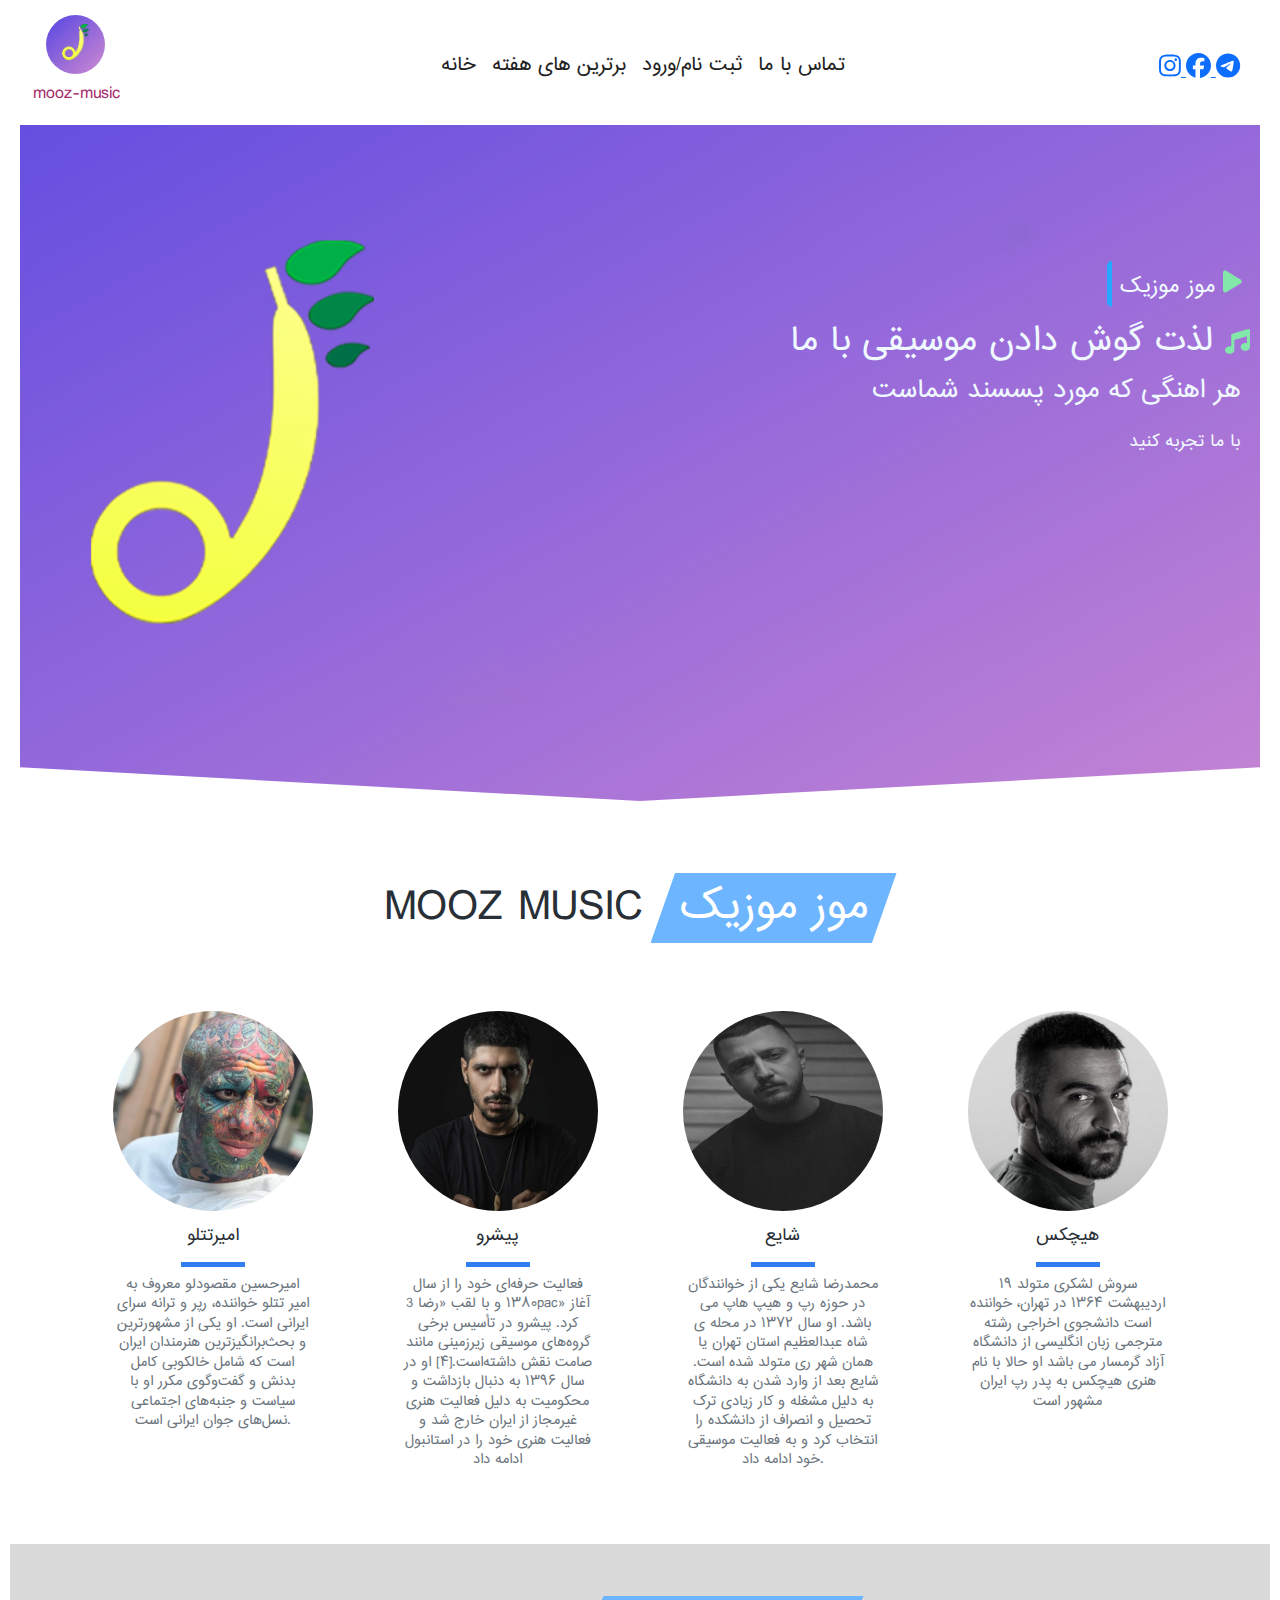
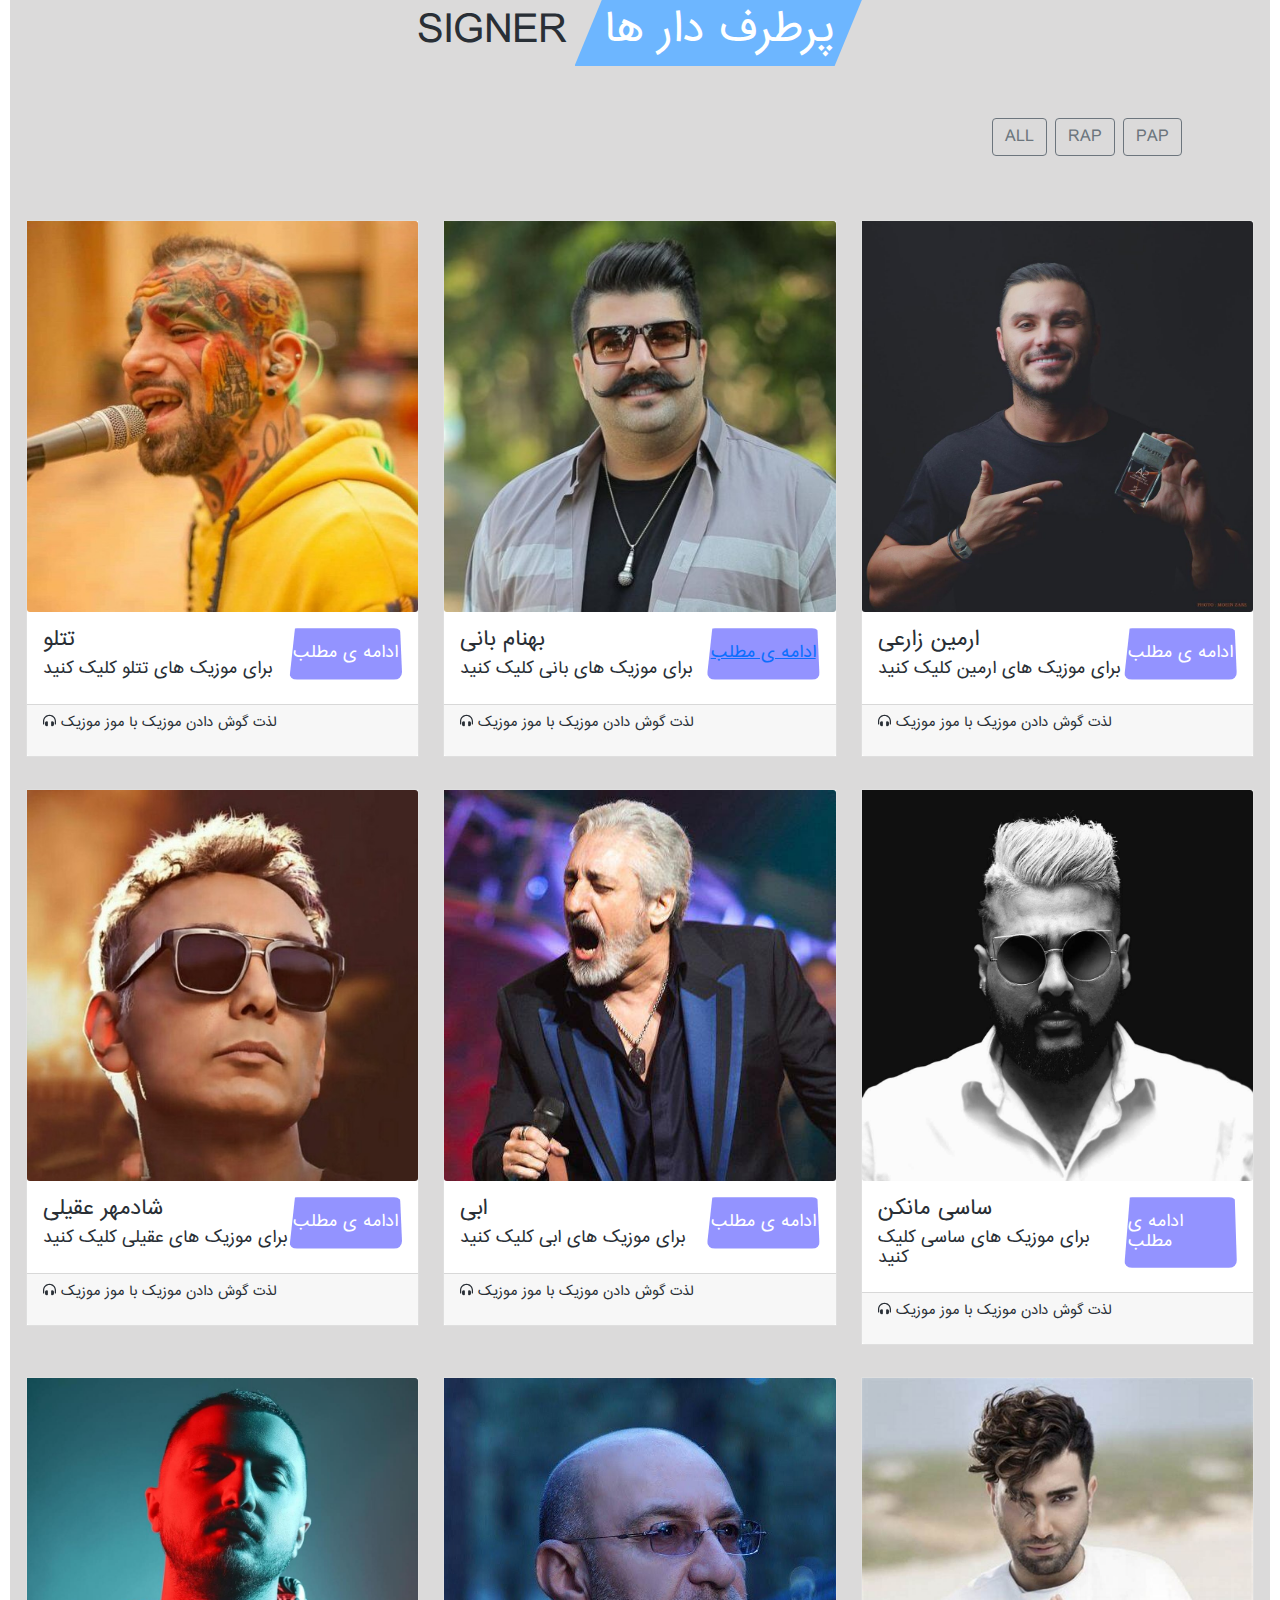
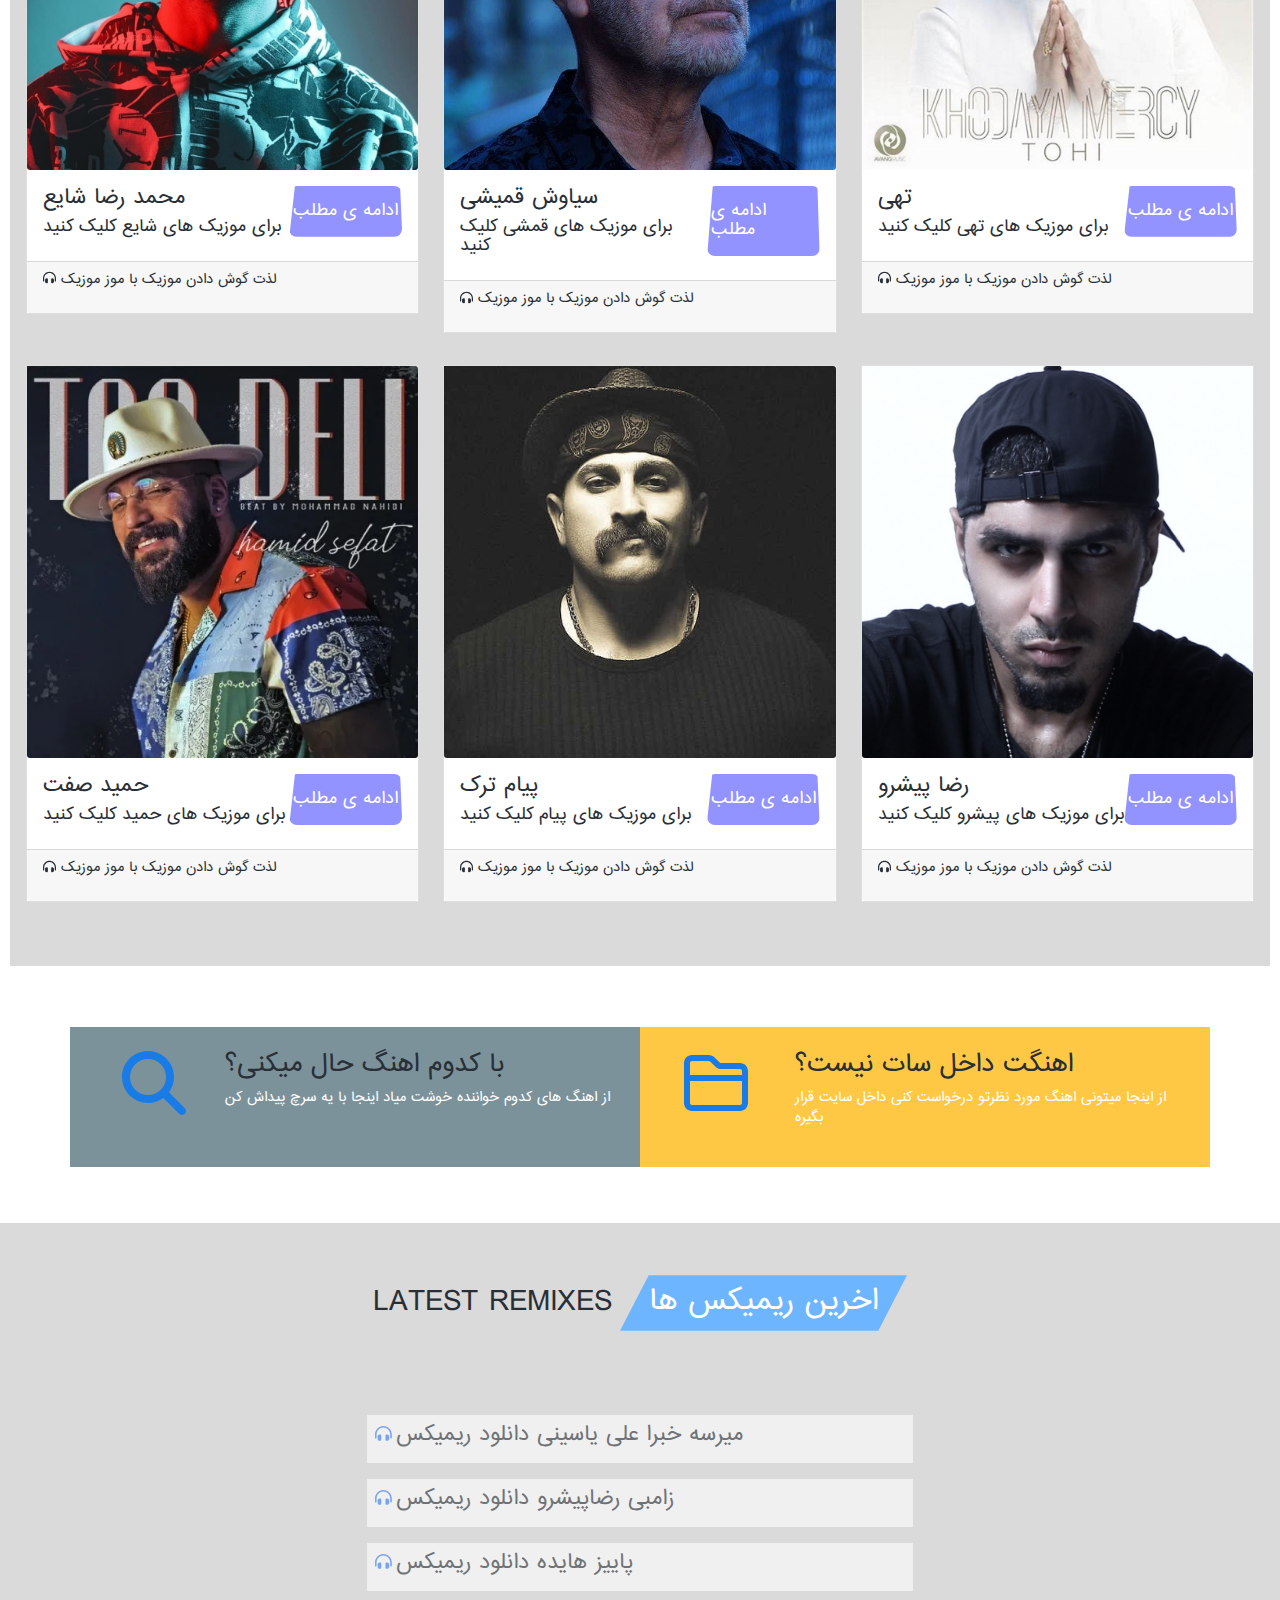
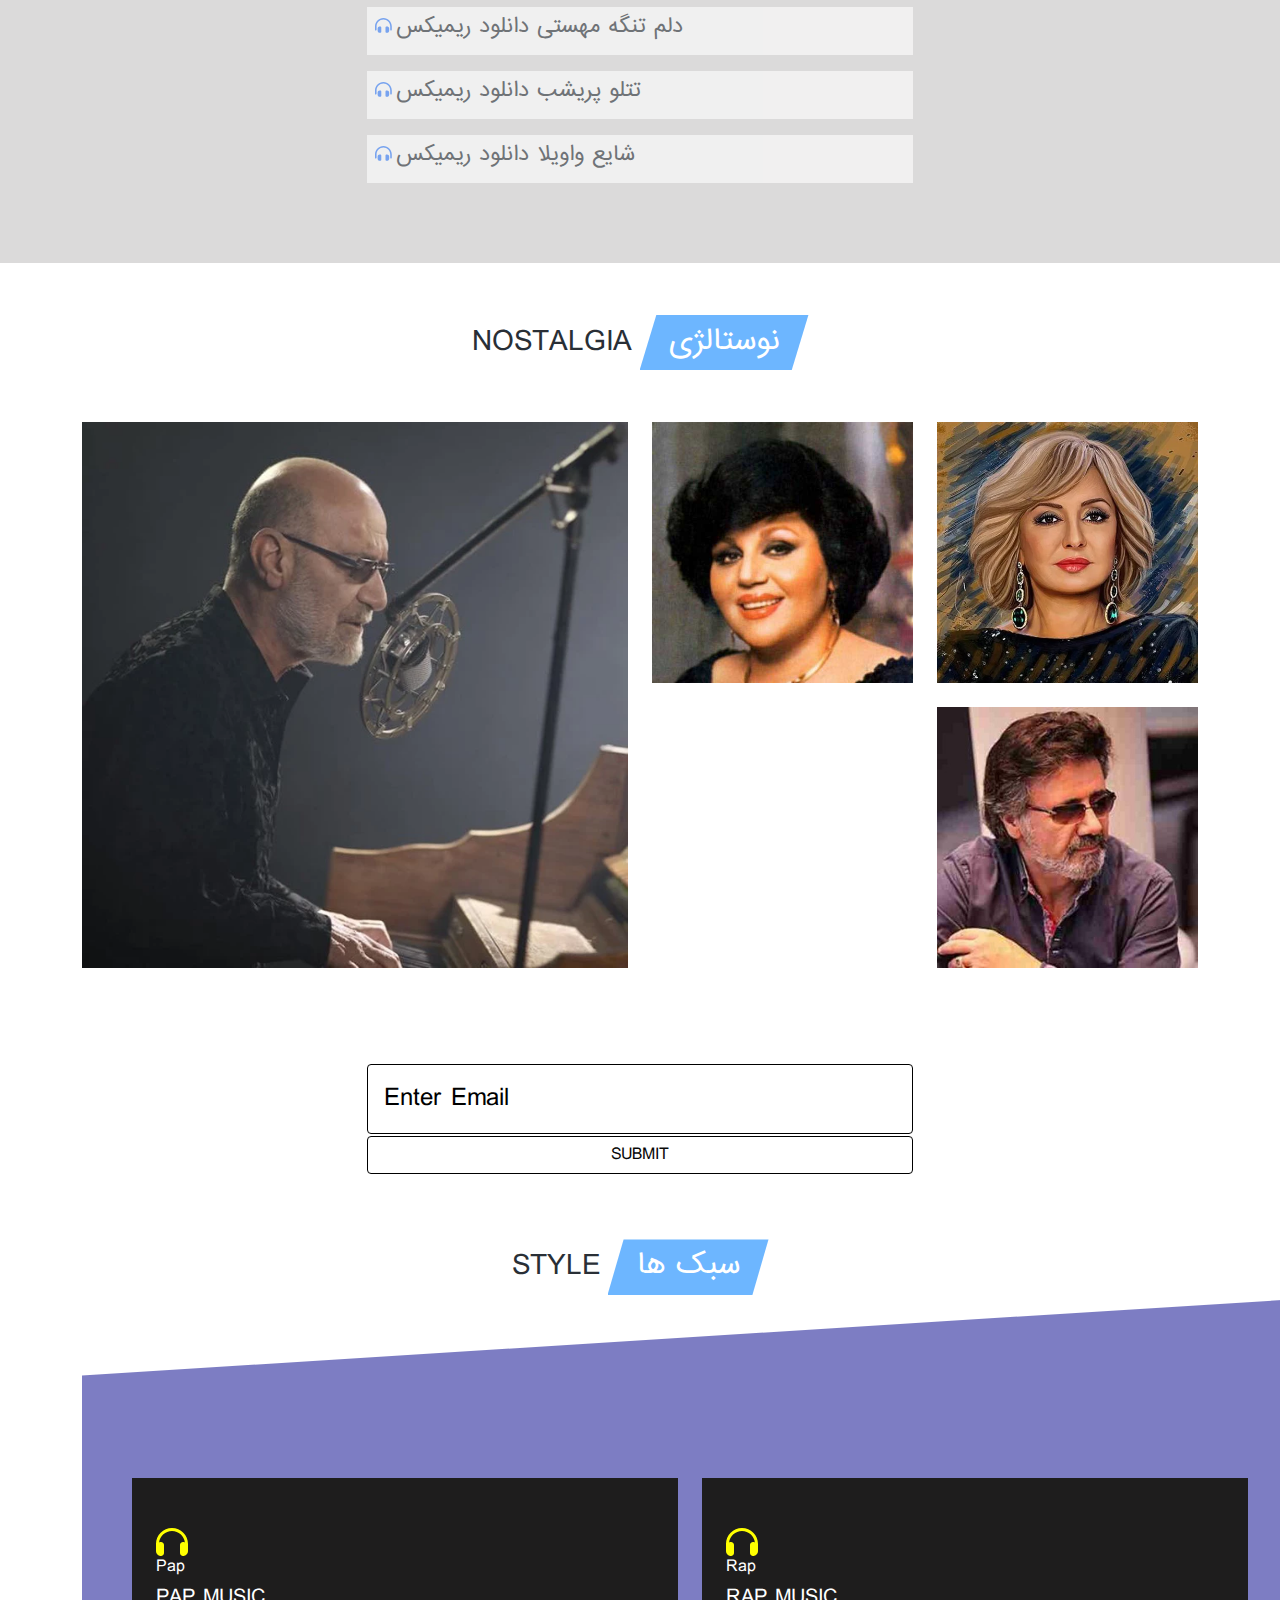
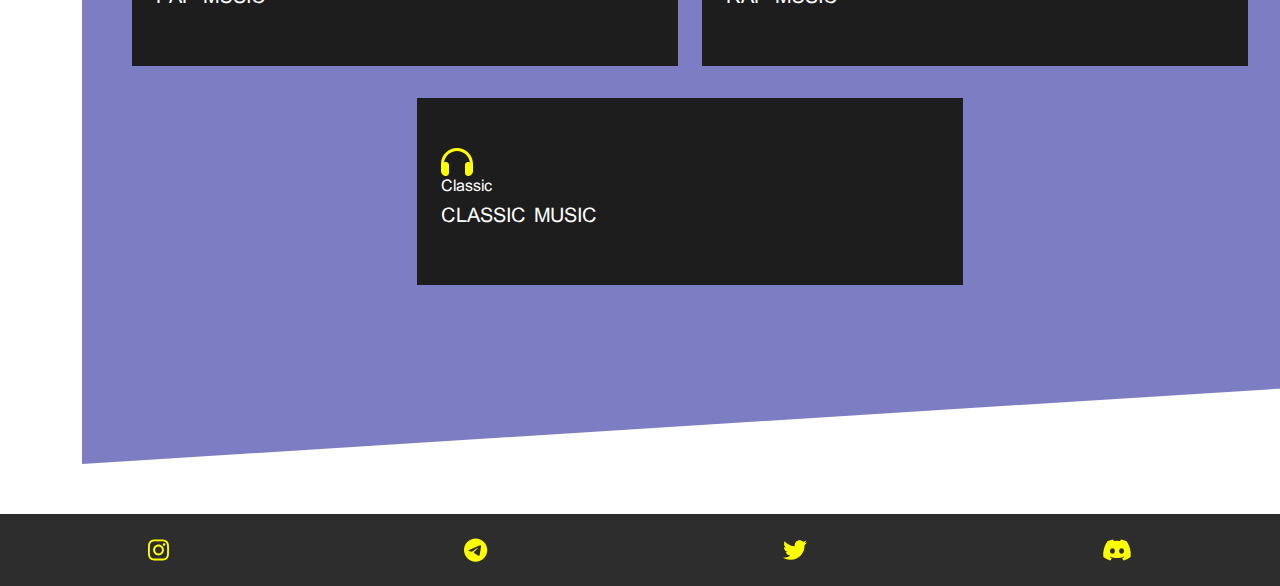
==== commit 1c9d8768: "توضیحاتی در مورد تغییرات" ====
--- a/index.html
+++ b/index.html
@@ -55,7 +55,7 @@
     </nav>
     <!-- navbar end -->
     <!-- heaer section -->
-    <header class="header " id="header">
+    <header class="header" id="header">
         <div class="container-fluid ">
             <div class="row height-max align-items-center">
                 <div class="col-md-9 ml-auto text-right pr-5 photo-header img-fluid">
@@ -424,7 +424,7 @@
                 <div class="col-10 mx-auto my-2 col-md-6 d-flex justify-content-between question-first p-4 ">
                     <a href="#" class="question-icon mr-2"><i class="fas fa-search fa-fw"></i></a>
                     <div class="question-text w-75">
-                        <h4 class="question-title text-capitalize ">با کدوم خواننده بیشتر حال میکنی؟</h4>
+                        <h4 class="question-title text-capitalize ">با کدوم اهنگ حال میکنی؟</h4>
                         <p class="question-info">از اهنگ های کدوم خواننده خوشت میاد اینجا با یه سرچ پیداش کن</p>
                     </div>
                 </div>
@@ -490,12 +490,12 @@
                 </div>
                 <!-- end featured info -->
                 <!-- featured img -->
-                <div class="col-10 mx-auto col-lg-6 featured-img my-3 align-self-center">
+                <!-- <div class="col-10 mx-auto col-lg-6 featured-img my-3 align-self-center">
                     <div class="img-container mx-auto">
                         <img src="img/remix-photo.jpg" alt="#" class="img-fluid featured-photo  m-auto">
                         <a href="" class="featured-link"><i class="fas fa-search"></i></a>
                     </div>
-                </div>
+                </div> -->
                 <!-- end featured img -->
             </div>
         </div>
@@ -513,31 +513,31 @@
             </div>
             <!-- end section title -->
             <div class="row ">
-                <div class="col-sm-6">
+                <div class="col-sm-6  nosnos">
                     <div class="gollery-item">
                         <img src="img/gomeyshi-nosta.webp" alt="" class="img-fluid gollory-img">
                     </div>
                 </div>
-                <div class="col-sm-6 d-flex flex-column justify-content-between">
-                    <div class="row">
-                        <div class="col-sm-6">
+                <div class="col-sm-6 d-flex flex-column justify-content-between ">
+                    <div class="row ">
+                        <div class="col-sm-6  nosnos">
                             <div class="gollery-item">
                                 <img src="img/hayede-nosta.jpg" alt="" class="img-fluid gollory-img">
                             </div>
                         </div>
-                        <div class="col-sm-6">
+                        <div class="col-sm-6  nosnos">
                             <div class="gollery-item">
                                 <img src="img/gogosh-nosta.webp" alt="" class="img-fluid gollory-img">
                             </div>
                         </div>
                     </div>
                     <div class="row">
-                        <div class="col-sm-6">
+                        <div class="col-sm-6  nosnos">
                             <div class="gollery-item">
-                                <img src="img/shadmehr-nosta.jpg" alt="" class="img-fluid gollory-img">
-                            </div>
-                        </div>
-                        <div class="col-sm-6">
+                                <img src="img/shadm.jpg" alt="" class="img-fluid gollory-img">
+                            </div>
+                        </div>
+                        <div class="col-sm-6  nosnos">
                             <div class="gollery-item">
                                 <img src="img/moin-nosta.jpg" alt="" class="img-fluid gollory-img">
                             </div>
@@ -564,9 +564,9 @@
     </section>
     <!-- end contact section -->
     <!-- video section -->
-    <div class="container m-3">
+    <div class="container">
         <!-- section title -->
-        <div class="row my-5">
+        <div class="row mx-5">
             <div class="col d-flex flex-wrap text-uppercase justify-content-center">
                 <h3 class=" mx-1 pt-3">style</h3>
                 <h3 class="font-weght-bold align-self-center m-1 section-title-specal ">سبک ها</h3>
@@ -633,5 +633,4 @@
 <script src="js/jquery-3.7.1.min.js"></script>
 <script src="js/bootstrap.bundle.min.js"></script>
 <script src="js/script.js"></script>
-
 </html>--- a/sty.css
+++ b/sty.css
@@ -86,6 +86,23 @@
 
 /* navbar end */
 /* header */
+@media (max-width: 768px) {
+    header {
+        height: 200px;
+    }
+
+    .height-max {
+        animation: none !important;
+    }
+
+    .text-title{
+        display: none;
+    }
+    .photo-header{
+        background-image: url(img/kagaz.jpg) !important;
+    }
+}
+
 header {
     clip-path: polygon(0 0, 100% 0, 100% 95%, 50% 100%, 0 95%);
     color: aliceblue;
@@ -146,12 +163,19 @@
 
 /* end header */
 /* skill section */
+@media (max-width: 768px) {
+    .skilld {
+        display: none !important;
+    }
+}
+
 .section-title-specal {
     background-color: rgb(109, 182, 255);
     color: rgb(255, 255, 255);
     padding: 11px 29px;
     clip-path: polygon(10% 0, 100% 0, 90% 100%, 0 100%);
 }
+
 /* single skill */
 .skills-img {
     border-radius: 50%;
@@ -171,6 +195,17 @@
 /* end skill section */
 
 /*  invertori section */
+@media (max-width: 768px) {
+    .card-value {
+        clip-path: none !important;
+
+    }
+
+    .card-price {
+        font-size: 12px !important;
+    }
+}
+
 .invertory {
     background-color: rgb(219, 218, 218);
     margin: 10px;
@@ -200,6 +235,16 @@
 
 /* end invertori section */
 /* qustion section */
+@media (max-width: 768px) {
+    .question-icon {
+        margin: 0px !important;
+        padding: 0% !important;
+        margin-right: 10px !important;
+        display: flex !important;
+        align-items: center;
+    }
+}
+
 .question {
     background: url('img/tatal-consert.jpg') center/cover fixed no-repeat;
 }
@@ -300,19 +345,28 @@
 
 /* end featured */
 /* gallery section */
+@media (max-width: 768px) {
+    .nosnos {
+        margin-bottom: 3px !important;
+    }
+}
+
 .gollery-item {
     background: yellow;
     position: relative;
     cursor: pointer;
 
 }
-.gollory-img{
-transition: all 1s ease-in-out;
-}
-.gollery-item:hover  .gollory-img{
+
+.gollory-img {
+    transition: all 1s ease-in-out;
+}
+
+.gollery-item:hover .gollory-img {
     opacity: 0.5;
 }
-.gollery-item::after{
+
+.gollery-item::after {
     content: "";
     top: 0px;
     left: 0px;
@@ -321,55 +375,75 @@
     width: 100%;
     outline: 0.5rem solid white;
     outline-offset: -2rem;
-    transition:  all 1s ease-in-out;
+    transition: all 1s ease-in-out;
     transform: scale(0);
 }
-.gollery-item:hover::after{
+
+.gollery-item:hover::after {
     transform: scale(1);
 }
+
 /* end gallery section */
 /* contact section */
-.contact{
+.contact {
     background: url(img/kagaz.jpg) center/cover fixed no-repeat;
 
 }
-.contact-input{
+
+.contact-input {
     font-size: 1.5rem;
     text-transform: capitalize;
     background: transparent;
     border-color: rgb(0, 0, 0);
     color: rgb(0, 0, 0);
 }
-.contact-input::placeholder{
+
+.contact-input::placeholder {
     color: rgb(0, 0, 0);
 
 }
-.contact-input:focus{
+
+.contact-input:focus {
     background-color: transparent;
     border-color: rgb(0, 0, 0);
 }
-.contact-btn{
+
+.contact-btn {
     text-transform: uppercase;
     color: rgb(9, 9, 9);
     border-color: rgb(0, 0, 0);
     margin-top: 2px;
 
 }
-.contact-btn:hover{
+
+.contact-btn:hover {
     background: rgb(0, 31, 110);
     border-color: rgb(29, 39, 83);
 
 }
+
 /* end contact section */
 /*  video section */
-.video-section{
+@media (max-width: 768px) {
+    .video-container {
+        display: none;
+    }
+
+    .video-section {
+        clip-path: none !important;
+
+    }
+}
+
+.video-section {
     position: relative;
     min-height: 85vh;
     min-width: 95vw;
     margin: 0 auto;
-    clip-path: polygon(0 10%,100% 0 ,100% 90%,0 100%);
-}
-.video-container{
+    clip-path: polygon(0 10%, 100% 0, 100% 90%, 0 100%);
+}
+
+.video-container {
     position: absolute;
     top: 0;
     left: 0;
@@ -377,12 +451,14 @@
     height: 100%;
     z-index: -3;
 }
-.video-item{
+
+.video-item {
     width: 100%;
     height: 100%;
     object-fit: cover;
 }
-.video-overly{
+
+.video-overly {
     position: absolute;
     top: 0;
     left: 0;
@@ -391,34 +467,40 @@
     background: rgba(74, 74, 171, 0.716);
     z-index: -2;
 }
-.servise{
+
+.servise {
     background: rgb(30, 29, 29);
     color: white;
-    transition: all 1s ease-in-out ;
-}
-.servise:hover{
+    transition: all 1s ease-in-out;
+}
+
+.servise:hover {
     background: wheat;
     color: rgb(30, 29, 29);
     padding-left: 2.2rem !important;
 }
-.servise-icon{
+
+.servise-icon {
     font-size: 2rem;
     color: yellow;
 }
 
 /* end video section */
 /* footer */
-.footer{
+.footer {
     margin-top: 50px;
     background-color: rgb(45, 45, 45);
 }
-.foter-icons{
+
+.foter-icons {
     font-size: 1.5rem;
     text-decoration: none;
     color: yellow;
     transition: all 1s ease-in-out;
 }
-.foter-icon:hover{
+
+.foter-icon:hover {
     color: rgb(65, 99, 249);
 }
+
 /* end footer */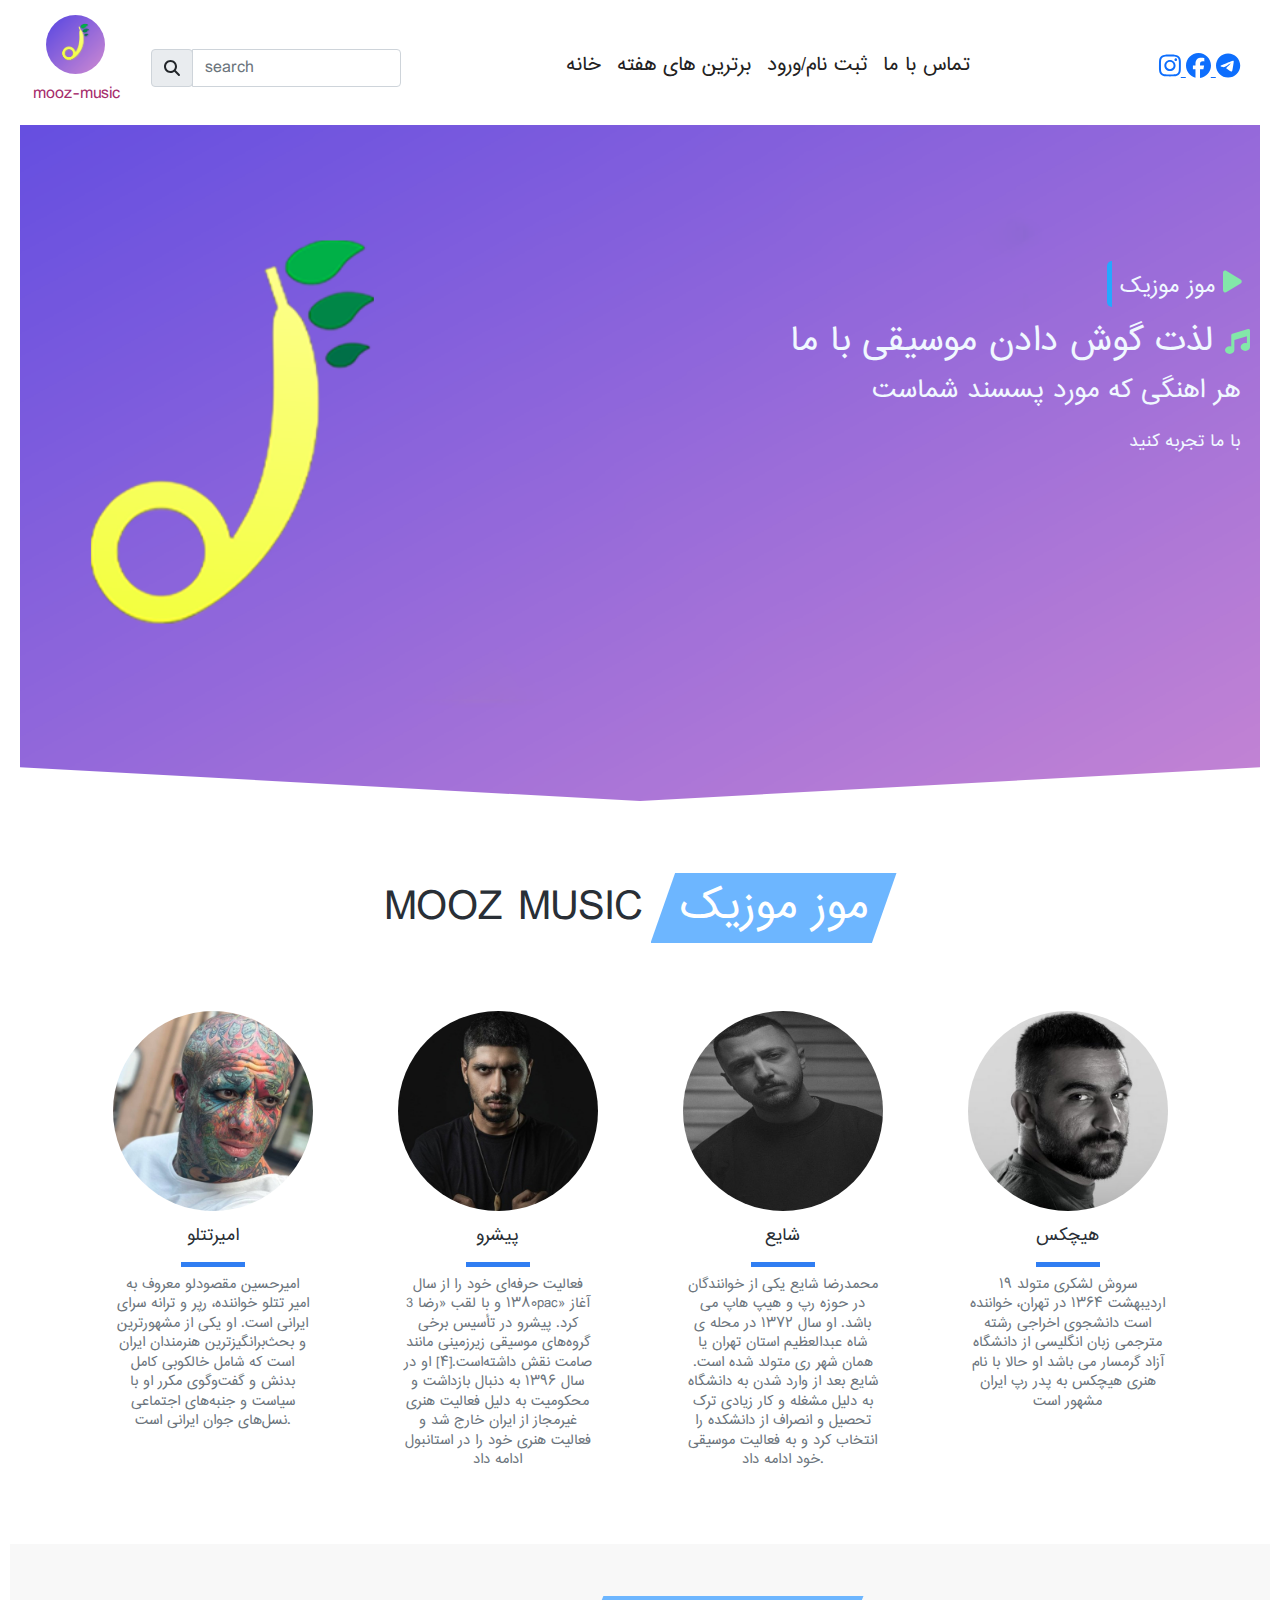
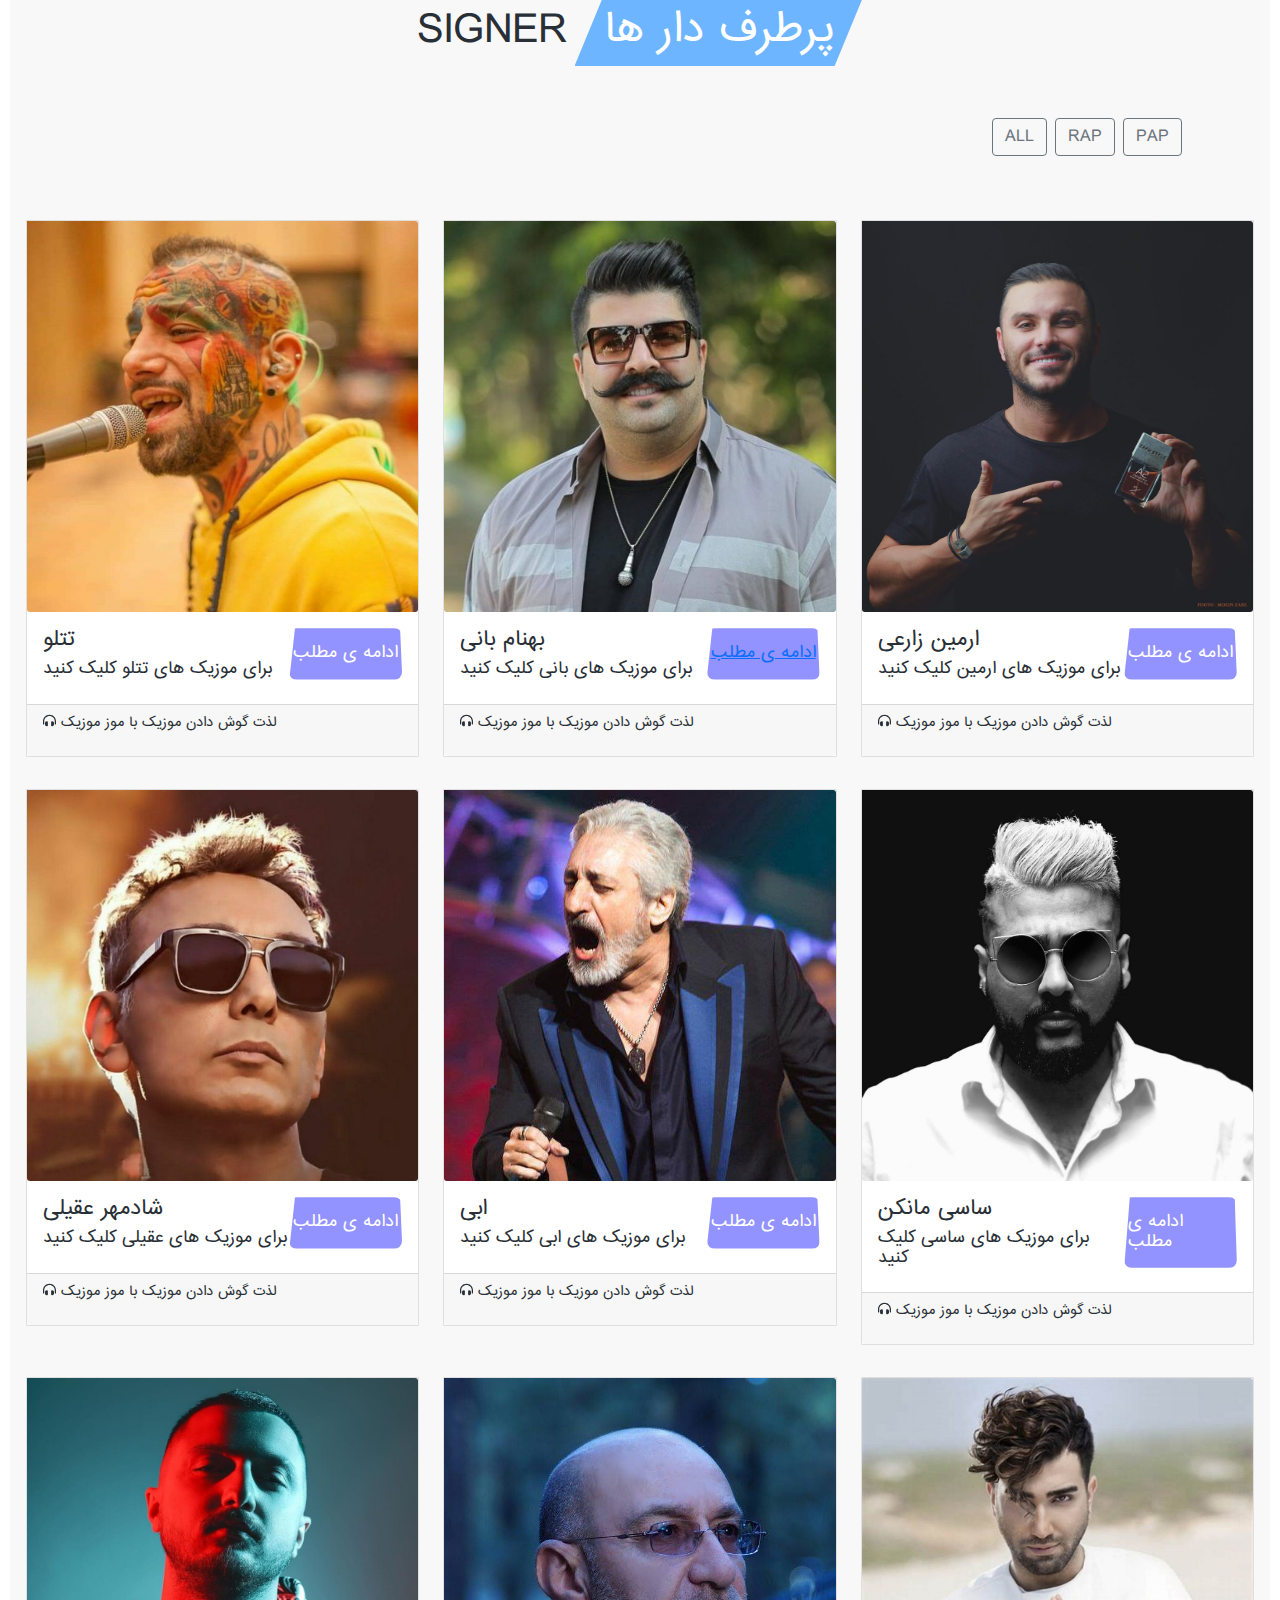
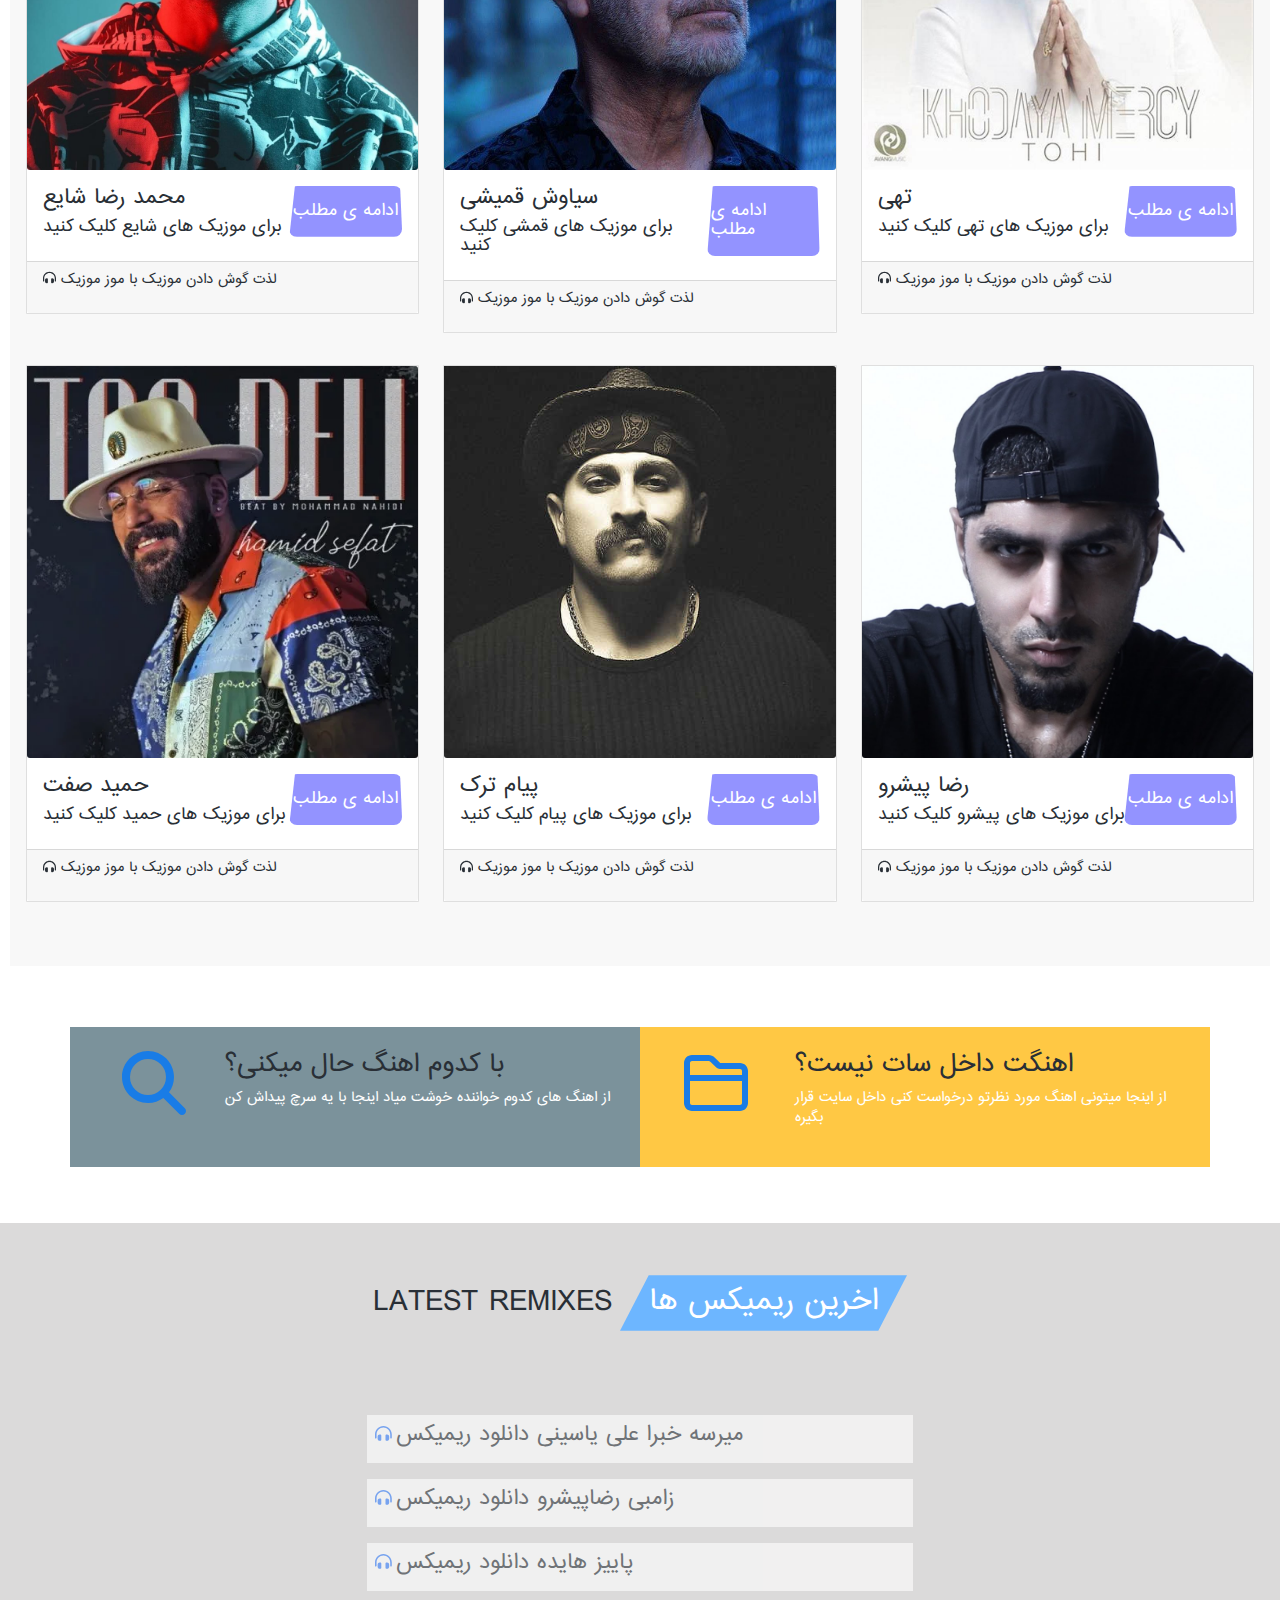
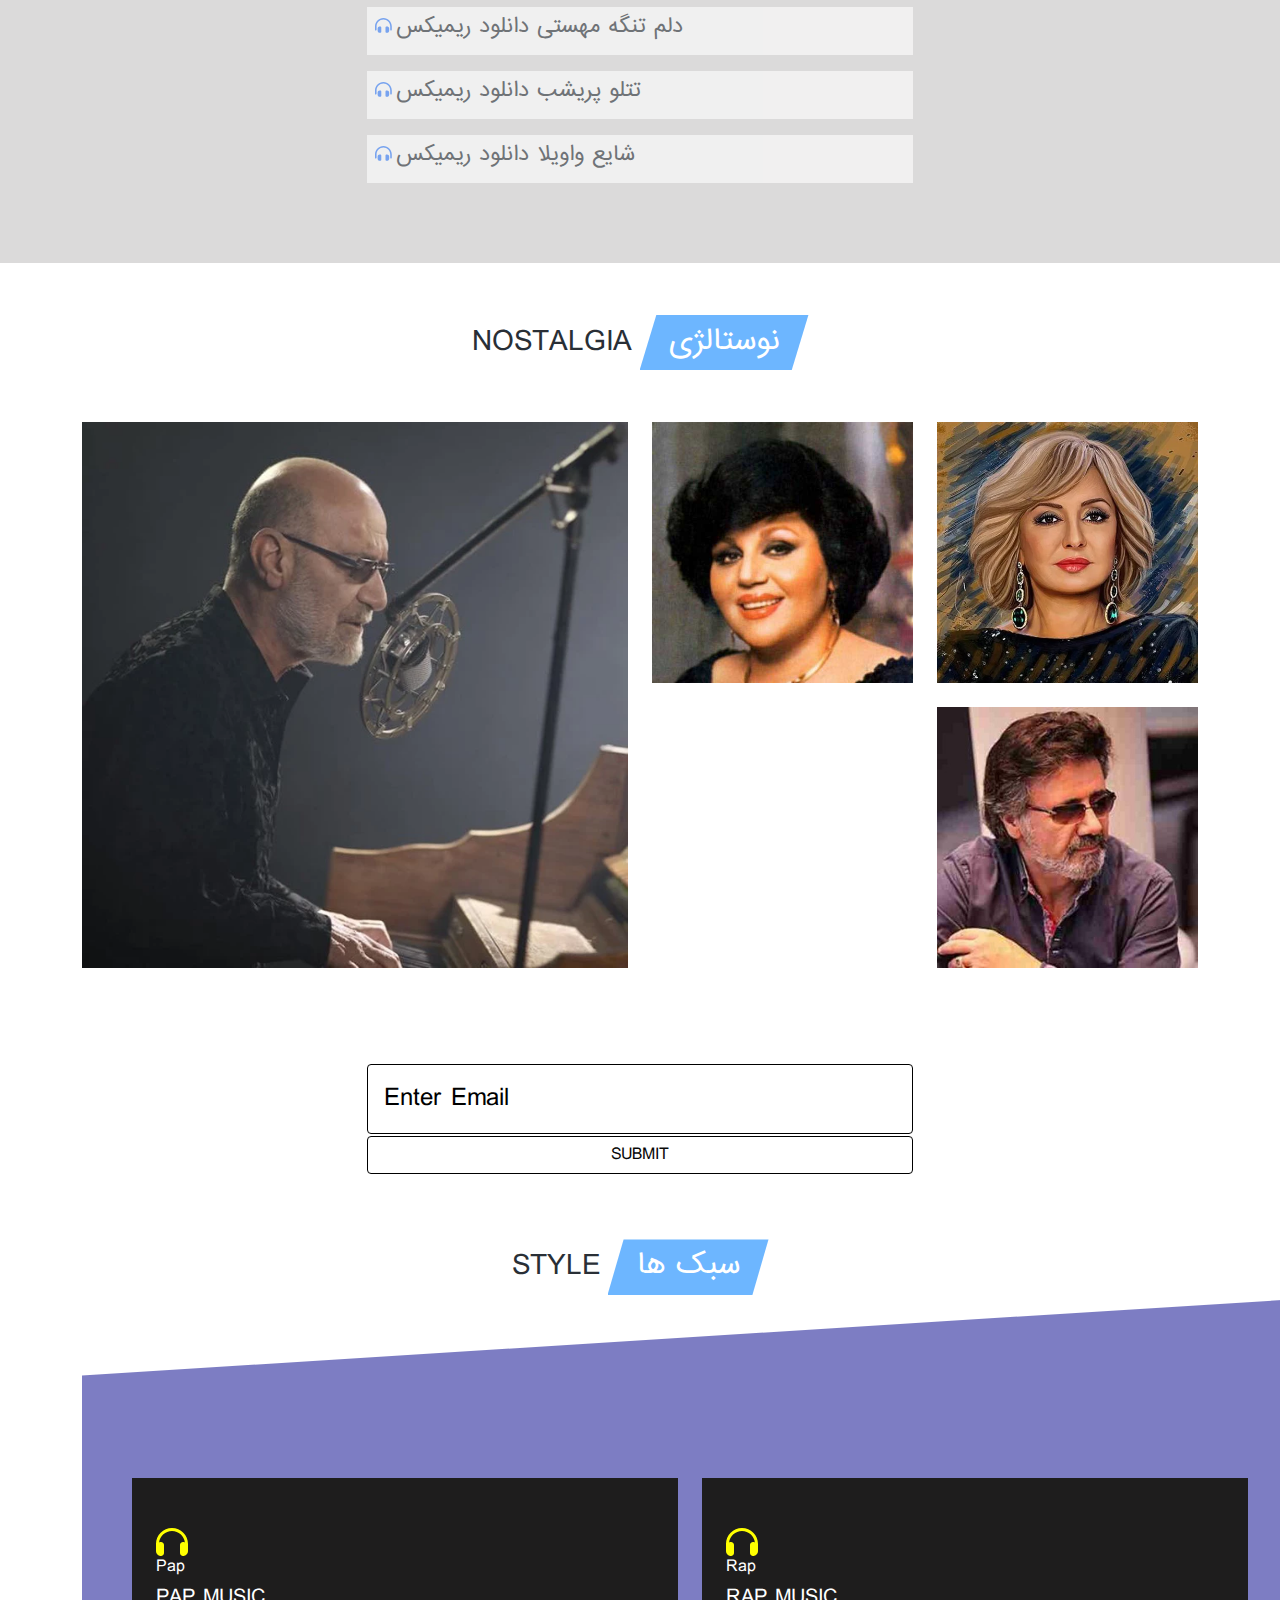
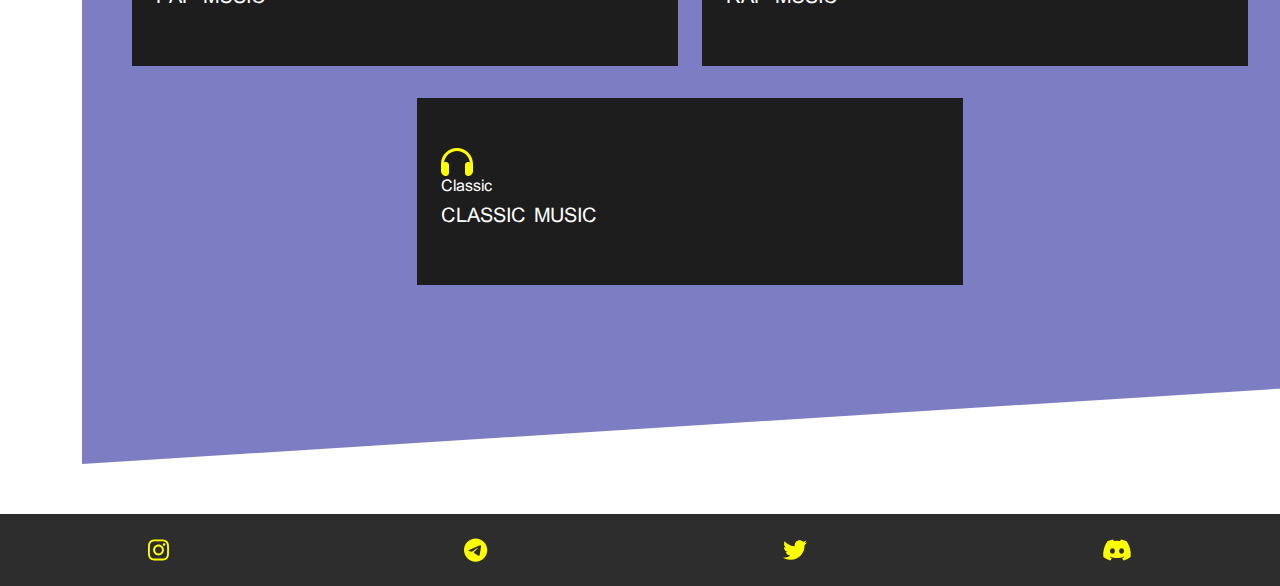
==== commit e6aa5ecd: "توضیح مختصر درباره تغییرات" ====
--- a/index.html
+++ b/index.html
@@ -22,7 +22,24 @@
         <a href="#" class="navbar-brand">
             <img src="img/logo.png" alt="logo" class="logo rounded-circle mt-4">
             <p class="ml-5 pt-2 pl-5 p-logo container text-logo">mooz-music</p>
+
         </a>
+        <div class="col-sm-3 my-1 form-control2">
+            <label class="sr-only" for="inlineFormInputGroupUsername">Username</label>
+            <div class="input-group">
+                <div class="input-group-prepend ">
+                    <div class="input-group-text">
+                        <div>
+                            <i class="fa-solid fa-magnifying-glass iconsearch"></i>
+                        </div>
+                    </div>
+                </div>
+                <input type="text" class="form-control" id="sina" placeholder="search">
+            </div>
+        </div>
+        </div>
+        </div>
+
         <button class="navbar-toggler m-4 " type="button" data-toggle="collapse" data-target="#mynav">
             <span class="navbar-icon">
                 <i class="fa fa-bars"></i>
@@ -59,6 +76,7 @@
         <div class="container-fluid ">
             <div class="row height-max align-items-center">
                 <div class="col-md-9 ml-auto text-right pr-5 photo-header img-fluid">
+                    <h2 class="tablig">محل تبلیغات</h2>
                     <div class="text-title">
                         <h5 class="title-heading d-inline-block p-2 text-uppercase " id="text-header-border">
                             <a href="title-icon d-inline-block"><i class="fa-solid fa-play" id="icon-header"
@@ -192,7 +210,7 @@
                                 <h6> برای موزیک های بانی کلیک کنید</h6>
                             </div>
                             <h6 class="card-value align-self-center py-3 px-1">
-                                <span class="card-price"> <a href="single-page.html">  ادامه ی مطلب</a></span>
+                                <span class="card-price"> <a href="single-page.html"> ادامه ی مطلب</a></span>
                             </h6>
                         </div>
                     </div>
@@ -422,7 +440,8 @@
             <div class="row ">
                 <!-- first question -->
                 <div class="col-10 mx-auto my-2 col-md-6 d-flex justify-content-between question-first p-4 ">
-                    <a href="#" class="question-icon mr-2"><i class="fas fa-search fa-fw"></i></a>
+                    <a href="#" class="question-icon mr-2"><i
+                            class="fas fa-search fa-fw"></i></a>
                     <div class="question-text w-75">
                         <h4 class="question-title text-capitalize ">با کدوم اهنگ حال میکنی؟</h4>
                         <p class="question-info">از اهنگ های کدوم خواننده خوشت میاد اینجا با یه سرچ پیداش کن</p>
@@ -430,10 +449,11 @@
                 </div>
                 <!-- end first question -->
                 <div class="col-10 mx-auto my-2 col-md-6 d-flex justify-content-between question-secend p-4 ">
-                    <a href="#" class="question-icon mr-1"><i class="fa-regular fa-folder-closed"></i></a>
+                    <a href="" class="question-icon mr-1"><i class="fa-regular fa-folder-closed"></i></a>
                     <div class="question-text w-75">
                         <h4 class="question-title text-capitalize ">اهنگت داخل سات نیست؟</h4>
-                        <p class="question-info">از اینجا میتونی اهنگ مورد نظرتو درخواست کنی داخل سایت قرار بگیره</p>
+                        <p class="question-info">از اینجا میتونی اهنگ مورد نظرتو درخواست کنی داخل سایت قرار بگیره
+                        </p>
                     </div>
                 </div>
             </div>
@@ -617,20 +637,21 @@
         </section>
     </div>
     <!-- end video section -->
-     <!-- footer -->  
-        <footer class="footer py-4 ">
-            <div class="foter-icon d-flex justify-content-around">
-                <a href="" class="foter-icons"><i class="fa-brands fa-instagram"></i></a>
-                <a href="" class="foter-icons"><i class="fa-brands fa-telegram"></i></a>
-                <a href="" class="foter-icons"><i class="fa-brands fa-twitter"></i></a>
-                <a href="" class="foter-icons"><i class="fa-brands fa-discord"></i></a>
-            </div>
-        </footer>
-     <!-- end footer -->
+    <!-- footer -->
+    <footer class="footer py-4 ">
+        <div class="foter-icon d-flex justify-content-around">
+            <a href="" class="foter-icons"><i class="fa-brands fa-instagram"></i></a>
+            <a href="" class="foter-icons"><i class="fa-brands fa-telegram"></i></a>
+            <a href="" class="foter-icons"><i class="fa-brands fa-twitter"></i></a>
+            <a href="" class="foter-icons"><i class="fa-brands fa-discord"></i></a>
+        </div>
+    </footer>
+    <!-- end footer -->
 
 </body>
 <script src="script.js"></script>
 <script src="js/jquery-3.7.1.min.js"></script>
 <script src="js/bootstrap.bundle.min.js"></script>
 <script src="js/script.js"></script>
+
 </html>--- a/sty.css
+++ b/sty.css
@@ -22,6 +22,38 @@
 /* end pre loader */
 
 /* navbar */
+@media (max-width: 768px){
+    .logo{
+        width: 40px !important;
+        height: 40px !important;
+        /* margin-left: 30px !important; */
+        margin-top: 20px !important;
+    }
+    .text-logo{
+        font-size: small !important;
+    }
+    .input-group-text {
+        width: 20px; 
+        display: flex;
+        justify-content: center; 
+        align-items: center; 
+    }
+    .form-control2 {
+        width: 30% !important;
+        margin: 0 !important;
+    }
+    .iconsearch {
+        padding-left: 0 !important;
+    }
+
+}
+.form-control2{
+    width: 20%;
+}
+.iconsearch{
+    padding: 25%;
+    padding-left: 0%;
+}
 body {
     font-family: 'iransans';
     padding: 0%;
@@ -95,12 +127,29 @@
         animation: none !important;
     }
 
-    .text-title{
+    .text-title {
         display: none;
     }
-    .photo-header{
-        background-image: url(img/kagaz.jpg) !important;
-    }
+
+    .photo-header {
+        background: rgb(0, 118, 156);
+        background: linear-gradient(120deg, rgba(0, 118, 156, 1) 11%,
+                rgba(208, 58, 241, 1) 40%, rgba(200, 61, 242, 1) 50%,
+                rgba(127, 92, 255, 1) 79%);
+    }
+}
+
+@media (min-width: 767px) {
+    .tablig {
+        display: none !important;
+    }
+}
+
+.tablig {
+    display: flex;
+    align-items: center;
+    justify-content: center;
+    margin-top: 70px;
 }
 
 header {
@@ -207,7 +256,7 @@
 }
 
 .invertory {
-    background-color: rgb(219, 218, 218);
+    background-color: rgba(244, 244, 244, 0.66);
     margin: 10px;
     margin-bottom: 5px;
 }
@@ -503,4 +552,4 @@
     color: rgb(65, 99, 249);
 }
 
-/* end footer */+/* end footer */
